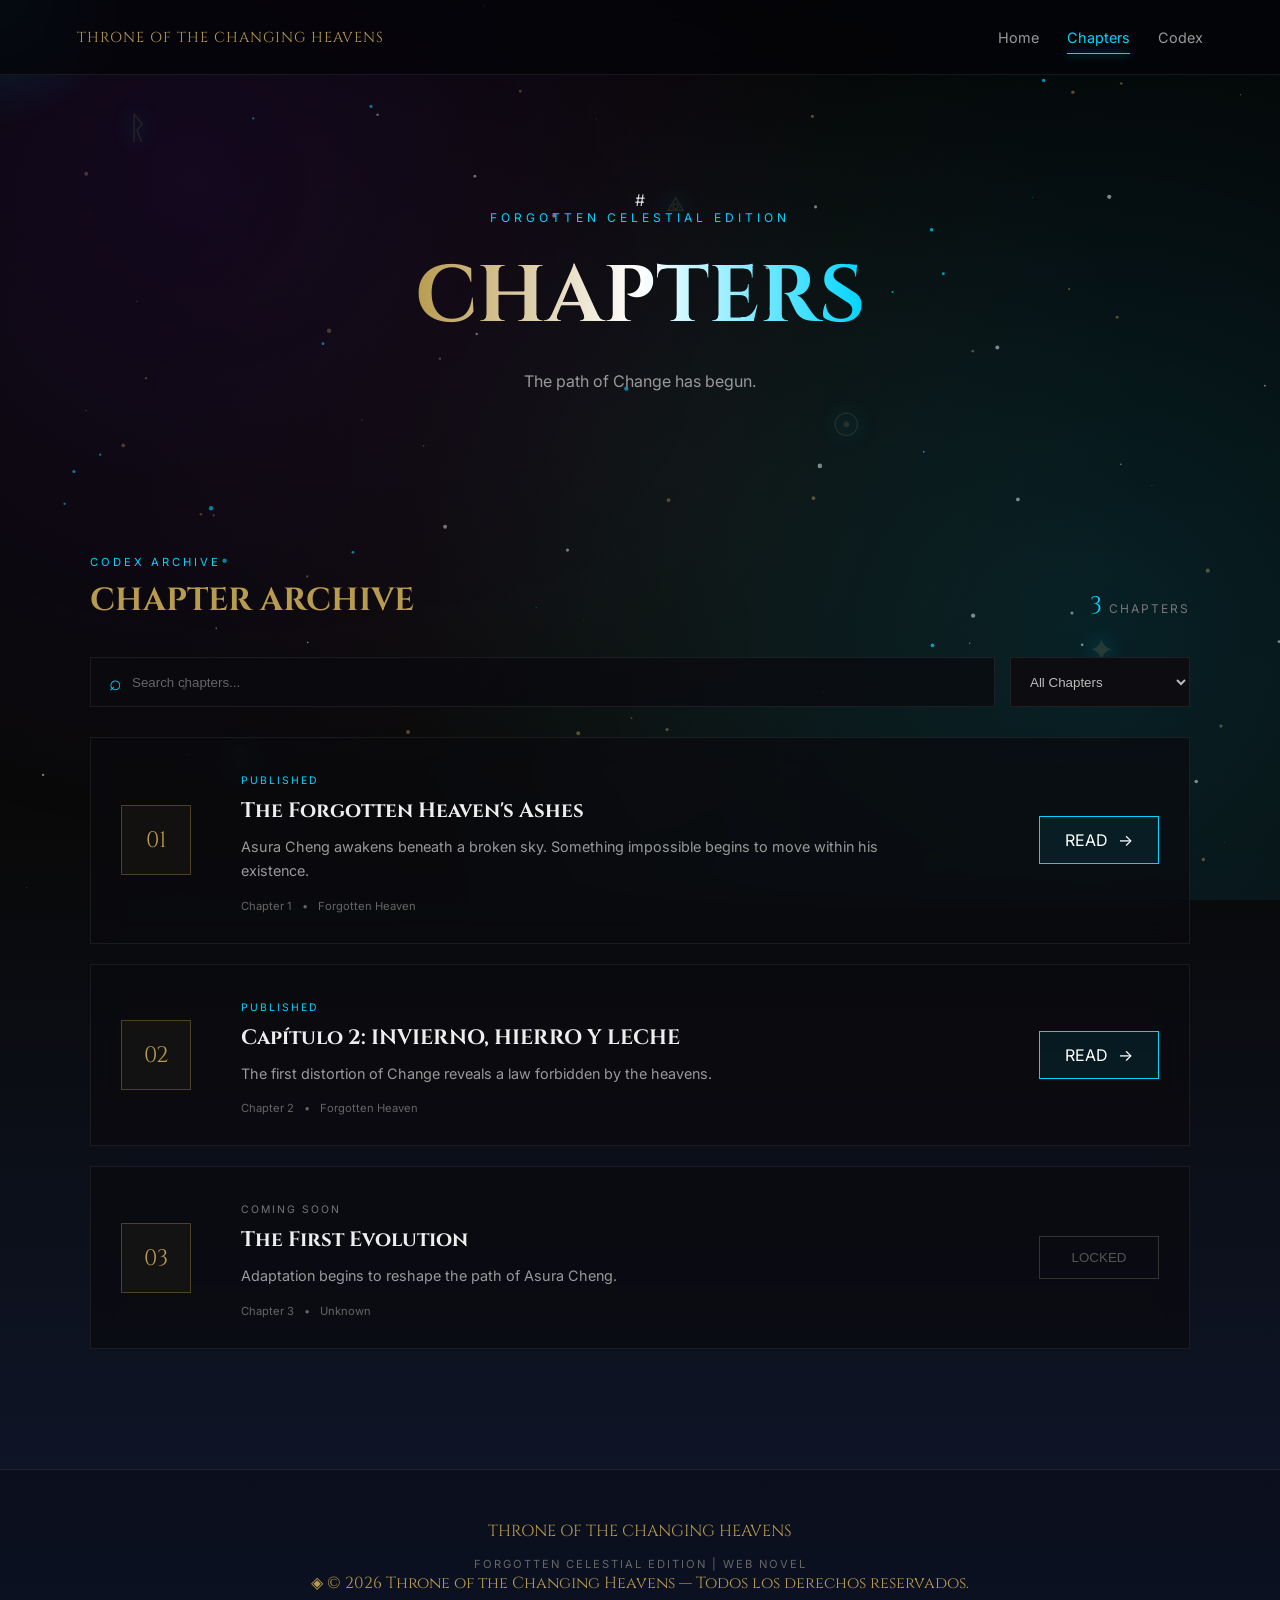
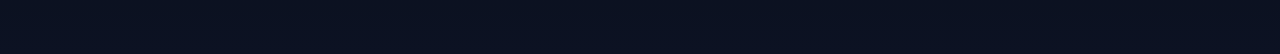
==== capitulos/index.html @ 35c26e2e "Update index.html" ====
<!DOCTYPE html>
<html lang="es">
<head>
  <meta charset="UTF-8">

  <meta
    name="viewport"
    content="width=device-width, initial-scale=1.0"
  >

  <meta
    name="description"
    content="Capítulos de Throne of the Changing Heavens"
  >

  <title>
    CHAPTERS | THRONE OF THE CHANGING HEAVENS
  </title>

  <link
    rel="preconnect"
    href="https://fonts.googleapis.com"
  >

  <link
    rel="preconnect"
    href="https://fonts.gstatic.com"
    crossorigin
  >

  <link
    href="https://fonts.googleapis.com/css2?family=Cinzel:wght@400;600;700&family=Inter:wght@300;400;500;600&display=swap"
    rel="stylesheet"
  >

  <link rel="stylesheet" href="../css/indexcap.css">
</head>

<body>

  <!-- ==========================================
       BACKGROUND
  =========================================== -->

  <canvas id="cosmos"></canvas>

  <div class="nebula-layer"></div>

  <div class="rune-field" aria-hidden="true">

    <span class="rune r1">ᚱ</span>
    <span class="rune r2">✦</span>
    <span class="rune r3">☉</span>
    <span class="rune r4">∆</span>
    <span class="rune r5">⟁</span>

  </div>

  <div id="mouseGlow"></div>


  <!-- ==========================================
       NAVBAR
  =========================================== -->

  <header class="topbar">

    <a href="index.html" class="logo">
      THRONE OF THE CHANGING HEAVENS
    </a>

    <nav class="main-nav">

      <a href="../index.html">
        Home
      </a>

      <a href="#" class="active">
        Chapters
      </a>

      <a href="#codex">
        Codex
      </a>

    </nav>

  </header>


  <!-- ==========================================
       HERO
  =========================================== -->

  <section class="chapters-hero">

    <div class="chapter-symbol">
        <span>#</span>
      </div>
    <span class="eyebrow">
      FORGOTTEN CELESTIAL EDITION
    </span>

    <h1>
      CHAPTERS
    </h1>

    <p>
      The path of Change has begun.
    </p>

  </section>


  <!-- ==========================================
       CHAPTER DATABASE
  =========================================== -->

  <main class="chapters-container">

    <div class="chapter-heading">

      <div>

        <span class="section-label">
          CODEX ARCHIVE
        </span>

        <h2>
          CHAPTER ARCHIVE
        </h2>

      </div>

      <div class="chapter-count">

        <span id="chapterCount">
          0
        </span>

        CHAPTERS

      </div>

    </div>


    <!-- ========================================
         SEARCH + FILTER
    ========================================= -->

    <section class="chapter-tools">

      <div class="search-box">

        <span>⌕</span>

        <input
          type="search"
          id="chapterSearch"
          placeholder="Search chapters..."
          autocomplete="off"
        >

      </div>


      <select id="statusFilter">

        <option value="all">
          All Chapters
        </option>

        <option value="published">
          Published
        </option>

        <option value="coming">
          Coming Soon
        </option>

      </select>

    </section>


    <!-- ========================================
         CHAPTER LIST
    ========================================= -->

    <section
      id="chapterList"
      class="chapter-list"
      aria-live="polite"
    >


      <!-- CHAPTER 1 -->

      <article
        class="chapter-card reveal"
        data-title="The Forgotten Heaven's Ashes"
        data-status="published"
      >

        <div class="chapter-number">

          <span>
            01
          </span>

        </div>


        <div class="chapter-info">

          <span class="chapter-status published">
            PUBLISHED
          </span>

          <h3>
            The Forgotten Heaven's Ashes
          </h3>

          <p>
            Asura Cheng awakens beneath a broken sky.
            Something impossible begins to move within
            his existence.
          </p>

          <div class="chapter-meta">

            <span>
              Chapter 1
            </span>

            <span>
              •
            </span>

            <span>
              Forgotten Heaven
            </span>

          </div>

        </div>


        <div class="chapter-action">

          <a
            href="capitulo1.html"
            class="read-button"
          >
            READ
            <span>→</span>
          </a>

        </div>

      </article>


      <!-- CHAPTER 2 -->

      <article
        class="chapter-card reveal"
        data-title="The Law That Should Not Exist"
        data-status="coming"
      >

        <div class="chapter-number">

          <span>
            02
          </span>

        </div>


        <div class="chapter-info">

          <span class="chapter-status published">
            PUBLISHED
          </span>

          <h3>
            Capítulo 2: INVIERNO, HIERRO Y LECHE
          </h3>

          <p>
            The first distortion of Change reveals a
            law forbidden by the heavens.
          </p>

          <div class="chapter-meta">

            <span>
              Chapter 2
            </span>

            <span>
              •
            </span>

            <span>
              Forgotten Heaven
            </span>

          </div>

        </div>


        <div class="chapter-action">

          <a
            href="capitulo2.html"
            class="read-button"
          >
            READ
            <span>→</span>
          </a>

        </div>

      </article>


      <!-- CHAPTER 3 -->

      <article
        class="chapter-card reveal"
        data-title="The First Evolution"
        data-status="coming"
      >

        <div class="chapter-number">

          <span>
            03
          </span>

        </div>


        <div class="chapter-info">

          <span class="chapter-status coming">
            COMING SOON
          </span>

          <h3>
            The First Evolution
          </h3>

          <p>
            Adaptation begins to reshape the path of
            Asura Cheng.
          </p>

          <div class="chapter-meta">

            <span>
              Chapter 3
            </span>

            <span>
              •
            </span>

            <span>
              Unknown
            </span>

          </div>

        </div>


        <div class="chapter-action">

          <button
            class="read-button disabled"
            type="button"
            disabled
          >
            LOCKED
          </button>

        </div>

      </article>


      <!-- EMPTY STATE -->

      <div
        id="emptyState"
        class="empty-state"
        hidden
      >

        <div class="empty-symbol">
          ∅
        </div>

        <h3>
          No chapters found
        </h3>

        <p>
          The celestial archive contains no matching
          chapter.
        </p>

      </div>

    </section>

  </main>


  <!-- ==========================================
       FOOTER
  =========================================== -->

  <footer>

    <p>
      THRONE OF THE CHANGING HEAVENS
    </p>

    <span>
      FORGOTTEN CELESTIAL EDITION | WEB NOVEL
    </span>
    <p>◈ © 2026 Throne of the Changing Heavens — Todos los derechos reservados.</p>
  </footer>


  <script src="../js/indexcap.js" defer></script>

</body>
</html>
---- css/indexcap.css ----
/* ==========================================
   THRONE OF THE CHANGING HEAVENS
   CHAPTER ARCHIVE
========================================== */

:root {

  --void: #050505;
  --obsidian: #090909;
  --purple: #2a0e45;
  --gold: #b89b4f;
  --cyan: #00d5ff;
  --silver: #dadada;

  --mx: 50%;
  --my: 50%;

}


/* ==========================================
   RESET
========================================== */

* {

  margin: 0;
  padding: 0;

  box-sizing: border-box;

}


html {

  scroll-behavior: smooth;

  scrollbar-width: thin;

  scrollbar-color:
    var(--cyan)
    var(--void);

}


body {

  min-height: 100vh;

  background:

    linear-gradient(
      180deg,
      #050505,
      #090909,
      #10182f
    );

  color: var(--silver);

  font-family:
    Inter,
    sans-serif;

  overflow-x: hidden;

}


/* ==========================================
   SCROLLBAR
========================================== */

::-webkit-scrollbar {

  width: 9px;

}


::-webkit-scrollbar-track {

  background:
    var(--void);

}


::-webkit-scrollbar-thumb {

  background:

    linear-gradient(
      var(--cyan),
      var(--purple)
    );

  border-radius: 20px;

}


/* ==========================================
   COSMIC BACKGROUND
========================================== */

#cosmos {

  position: fixed;

  inset: 0;

  width: 100%;
  height: 100%;

  z-index: -4;

}


.nebula-layer {

  position: fixed;

  inset: 0;

  z-index: -3;

  pointer-events: none;

  background:

    radial-gradient(
      circle at 15% 20%,
      rgba(42,14,69,.40),
      transparent 50%
    ),

    radial-gradient(
      circle at 85% 70%,
      rgba(0,213,255,.12),
      transparent 55%
    ),

    radial-gradient(
      circle at center,
      rgba(184,155,79,.05),
      transparent 65%
    );

  animation:
    nebulaMove
    20s
    ease-in-out
    infinite;

}


@keyframes nebulaMove {

  50% {

    transform:
      scale(1.08)
      translateY(-20px);

  }

}


/* ==========================================
   RUNES
========================================== */

.rune-field {

  position: fixed;

  inset: 0;

  overflow: hidden;

  pointer-events: none;

  z-index: -2;

}


.rune {

  position: absolute;

  color:
    rgba(184,155,79,.16);

  font-size: 2rem;

  text-shadow:
    0 0 20px
    rgba(0,213,255,.35);

  animation:
    runeFloat
    linear
    infinite;

}


.r1 {

  top: 12%;
  left: 10%;

  animation-duration: 20s;

}


.r2 {

  top: 70%;
  left: 85%;

  animation-duration: 16s;

}


.r3 {

  top: 45%;
  left: 65%;

  animation-duration: 23s;

}


.r4 {

  top: 82%;
  left: 18%;

  animation-duration: 18s;

}


.r5 {

  top: 20%;
  left: 52%;

  animation-duration: 27s;

}


@keyframes runeFloat {

  50% {

    transform:
      translateY(-30px)
      translateX(12px)
      rotate(15deg);

    opacity: .8;

  }

}


/* ==========================================
   MOUSE GLOW
========================================== */

#mouseGlow {

  position: fixed;

  width: 260px;
  height: 260px;

  border-radius: 50%;

  pointer-events: none;

  transform:
    translate(-50%, -50%);

  background:

    radial-gradient(
      circle,
      rgba(0,213,255,.14),
      transparent 70%
    );

  z-index: -1;

}


/* ==========================================
   TOP BAR
========================================== */

.topbar {

  position: sticky;

  top: 0;

  z-index: 1000;

  height: 75px;

  padding:
    0 6%;

  display: flex;

  align-items: center;

  justify-content: space-between;

  gap: 30px;

  background:
    rgba(5,5,8,.78);

  backdrop-filter:
    blur(15px);

  border-bottom:
    1px solid
    rgba(255,255,255,.08);

}


.logo {

  color:
    var(--gold);

  text-decoration: none;

  font-family:
    Cinzel,
    serif;

  font-size:
    .9rem;

  letter-spacing:
    1px;

}


.main-nav {

  display: flex;

  gap: 28px;

}


.main-nav a {

  position: relative;

  color:
    #999;

  text-decoration: none;

  font-size:
    .9rem;

  transition:
    .3s;

}


.main-nav a:hover,
.main-nav a.active {

  color:
    var(--cyan);

}


.main-nav a.active::after {

  content: "";

  position: absolute;

  left: 0;
  right: 0;

  bottom: -8px;

  height: 1px;

  background:
    var(--cyan);

  box-shadow:
    0 0 10px
    var(--cyan);

}


/* ==========================================
   HERO
========================================== */

.chapters-hero {

  min-height:
    430px;

  padding:
    80px 30px;

  display: flex;

  flex-direction: column;

  justify-content: center;

  align-items: center;

  text-align: center;

}


.hero-sigil {

  width: 110px;
  height: 110px;

  border:
    1px solid
    var(--gold);

  border-radius: 50%;

  margin-bottom:
    35px;

  box-shadow:

    0 0 25px
    var(--cyan),

    inset 0 0 25px
    var(--purple);

  animation:
    heroFloat
    5s
    ease-in-out
    infinite;

}


@keyframes heroFloat {

  50% {

    transform:
      translateY(-12px);

  }

}


.eyebrow {

  color:
    var(--cyan);

  font-size:
    .75rem;

  letter-spacing:
    4px;

  margin-bottom:
    18px;

}


.chapters-hero h1 {

  font-family:
    Cinzel,
    serif;

  font-size:
    clamp(
      2.5rem,
      8vw,
      5rem
    );

  background:

    linear-gradient(
      90deg,
      var(--gold),
      white,
      var(--cyan)
    );

  -webkit-background-clip:
    text;

  background-clip:
    text;

  color:
    transparent;

}


.chapters-hero p {

  margin-top:
    20px;

  color:
    #999;

}


/* ==========================================
   MAIN
========================================== */

.chapters-container {

  width:
    min(
      1100px,
      calc(100% - 40px)
    );

  margin:
    0 auto;

  padding:
    50px 0 120px;

}


/* ==========================================
   HEADING
========================================== */

.chapter-heading {

  display: flex;

  justify-content:
    space-between;

  align-items:
    flex-end;

  gap: 30px;

  margin-bottom:
    35px;

}


.section-label {

  display: block;

  color:
    var(--cyan);

  font-size:
    .7rem;

  letter-spacing:
    3px;

  margin-bottom:
    10px;

}


.chapter-heading h2 {

  font-family:
    Cinzel,
    serif;

  color:
    var(--gold);

  font-size:
    2rem;

}


.chapter-count {

  color:
    #777;

  font-size:
    .75rem;

  letter-spacing:
    2px;

}


#chapterCount {

  color:
    var(--cyan);

  font-size:
    1.5rem;

  font-family:
    Cinzel,
    serif;

}


/* ==========================================
   SEARCH
========================================== */

.chapter-tools {

  display: flex;

  gap: 15px;

  margin-bottom:
    30px;

}


.search-box {

  flex: 1;

  display: flex;

  align-items: center;

  gap: 10px;

  padding:
    0 18px;

  height:
    50px;

  background:
    rgba(10,10,15,.75);

  border:
    1px solid
    rgba(255,255,255,.08);

}


.search-box span {

  color:
    var(--cyan);

  font-size:
    1.3rem;

}


.search-box input {

  width:
    100%;

  height:
    100%;

  border:
    0;

  outline:
    0;

  background:
    transparent;

  color:
    white;

}


.search-box input::placeholder {

  color:
    #666;

}


#statusFilter {

  min-width:
    180px;

  padding:
    0 15px;

  background:
    #0c0c11;

  color:
    #bbb;

  border:
    1px solid
    rgba(255,255,255,.08);

  outline:
    none;

}


/* ==========================================
   CHAPTER LIST
========================================== */

.chapter-list {

  display:
    grid;

  gap:
    20px;

}


.chapter-card {

  display:
    grid;

  grid-template-columns:
    90px
    1fr
    auto;

  align-items:
    center;

  gap:
    30px;

  padding:
    30px;

  background:
    rgba(10,10,15,.72);

  backdrop-filter:
    blur(14px);

  border:
    1px solid
    rgba(255,255,255,.07);

  transition:
    .35s;

}


.chapter-card:hover {

  transform:
    translateY(-5px);

  border-color:
    rgba(0,213,255,.45);

  box-shadow:
    0 20px 60px
    rgba(0,213,255,.08);

}


/* ==========================================
   NUMBER
========================================== */

.chapter-number {

  width:
    70px;

  height:
    70px;

  display:
    flex;

  align-items:
    center;

  justify-content:
    center;

  border:
    1px solid
    rgba(184,155,79,.35);

  background:
    rgba(184,155,79,.05);

}


.chapter-number span {

  font-family:
    Cinzel,
    serif;

  font-size:
    1.4rem;

  color:
    var(--gold);

}


/* ==========================================
   INFO
========================================== */

.chapter-status {

  display:
    inline-block;

  margin-bottom:
    10px;

  font-size:
    .65rem;

  letter-spacing:
    2px;

}


.chapter-status.published {

  color:
    var(--cyan);

}


.chapter-status.coming {

  color:
    #777;

}


.chapter-info h3 {

  font-family:
    Cinzel,
    serif;

  color:
    #eee;

  font-size:
    1.3rem;

  margin-bottom:
    10px;

}


.chapter-info p {

  max-width:
    650px;

  color:
    #999;

  line-height:
    1.7;

  font-size:
    .9rem;

}


.chapter-meta {

  display:
    flex;

  gap:
    10px;

  margin-top:
    15px;

  color:
    #666;

  font-size:
    .7rem;

}


/* ==========================================
   BUTTON
========================================== */

.read-button {

  display:
    inline-flex;

  align-items:
    center;

  justify-content:
    center;

  gap:
    10px;

  min-width:
    120px;

  padding:
    13px 20px;

  color:
    white;

  text-decoration:
    none;

  border:
    1px solid
    var(--cyan);

  background:
    rgba(0,213,255,.08);

  cursor:
    pointer;

  transition:
    .3s;

}


.read-button:hover {

  background:
    var(--cyan);

  color:
    #050505;

  box-shadow:
    0 0 25px
    rgba(0,213,255,.35);

}


.read-button.disabled {

  border-color:
    #333;

  color:
    #555;

  background:
    transparent;

  cursor:
    not-allowed;

  box-shadow:
    none;

}


/* ==========================================
   EMPTY
========================================== */

.empty-state {

  text-align:
    center;

  padding:
    80px 20px;

  border:
    1px solid
    rgba(255,255,255,.06);

}


.empty-symbol {

  color:
    var(--gold);

  font-size:
    3rem;

  margin-bottom:
    15px;

}


.empty-state h3 {

  font-family:
    Cinzel,
    serif;

  margin-bottom:
    10px;

}


.empty-state p {

  color:
    #777;

}


/* ==========================================
   FOOTER
========================================== */

footer {

  padding:
    50px 20px;

  text-align:
    center;

  border-top:
    1px solid
    rgba(255,255,255,.08);

  background:
    rgba(0,0,0,.25);

}


footer p {

  font-family:
    Cinzel,
    serif;

  color:
    var(--gold);

  margin-bottom:
    10px;

}


footer span {

  color:
    #666;

  font-size:
    .7rem;

  letter-spacing:
    2px;

}


/* ==========================================
   REVEAL
========================================== */

.reveal {

  opacity:
    0;

  transform:
    translateY(25px);

  transition:
    opacity .7s ease,
    transform .7s ease;

}


.reveal.active {

  opacity:
    1;

  transform:
    none;

}


/* ==========================================
   RESPONSIVE
========================================== */

@media (max-width: 800px) {

  .topbar {

    height:
      auto;

    padding:
      20px;

    flex-direction:
      column;

  }


  .main-nav {

    gap:
      18px;

  }


  .chapter-heading {

    align-items:
      flex-start;

    flex-direction:
      column;

  }


  .chapter-card {

    grid-template-columns:
      65px
      1fr;

  }


  .chapter-action {

    grid-column:
      2;

  }


  .read-button {

    width:
      100%;

  }

}


@media (max-width: 550px) {

  .chapters-container {

    width:
      calc(100% - 24px);

  }


  .chapters-hero {

    min-height:
      350px;

  }


  .chapters-hero h1 {

    font-size:
      2.3rem;

  }


  .chapter-tools {

    flex-direction:
      column;

  }


  #statusFilter {

    height:
      50px;

  }


  .chapter-card {

    grid-template-columns:
      1fr;

    gap:
      20px;

  }


  .chapter-number {

    width:
      60px;

    height:
      60px;

  }


  .chapter-action {

    grid-column:
      auto;

  }

}


/* ==========================================
   REDUCED MOTION
========================================== */

@media (prefers-reduced-motion: reduce) {

  *,
  *::before,
  *::after {

    animation-duration:
      .01ms !important;

    animation-iteration-count:
      1 !important;

    transition-duration:
      .01ms !important;

  }

}
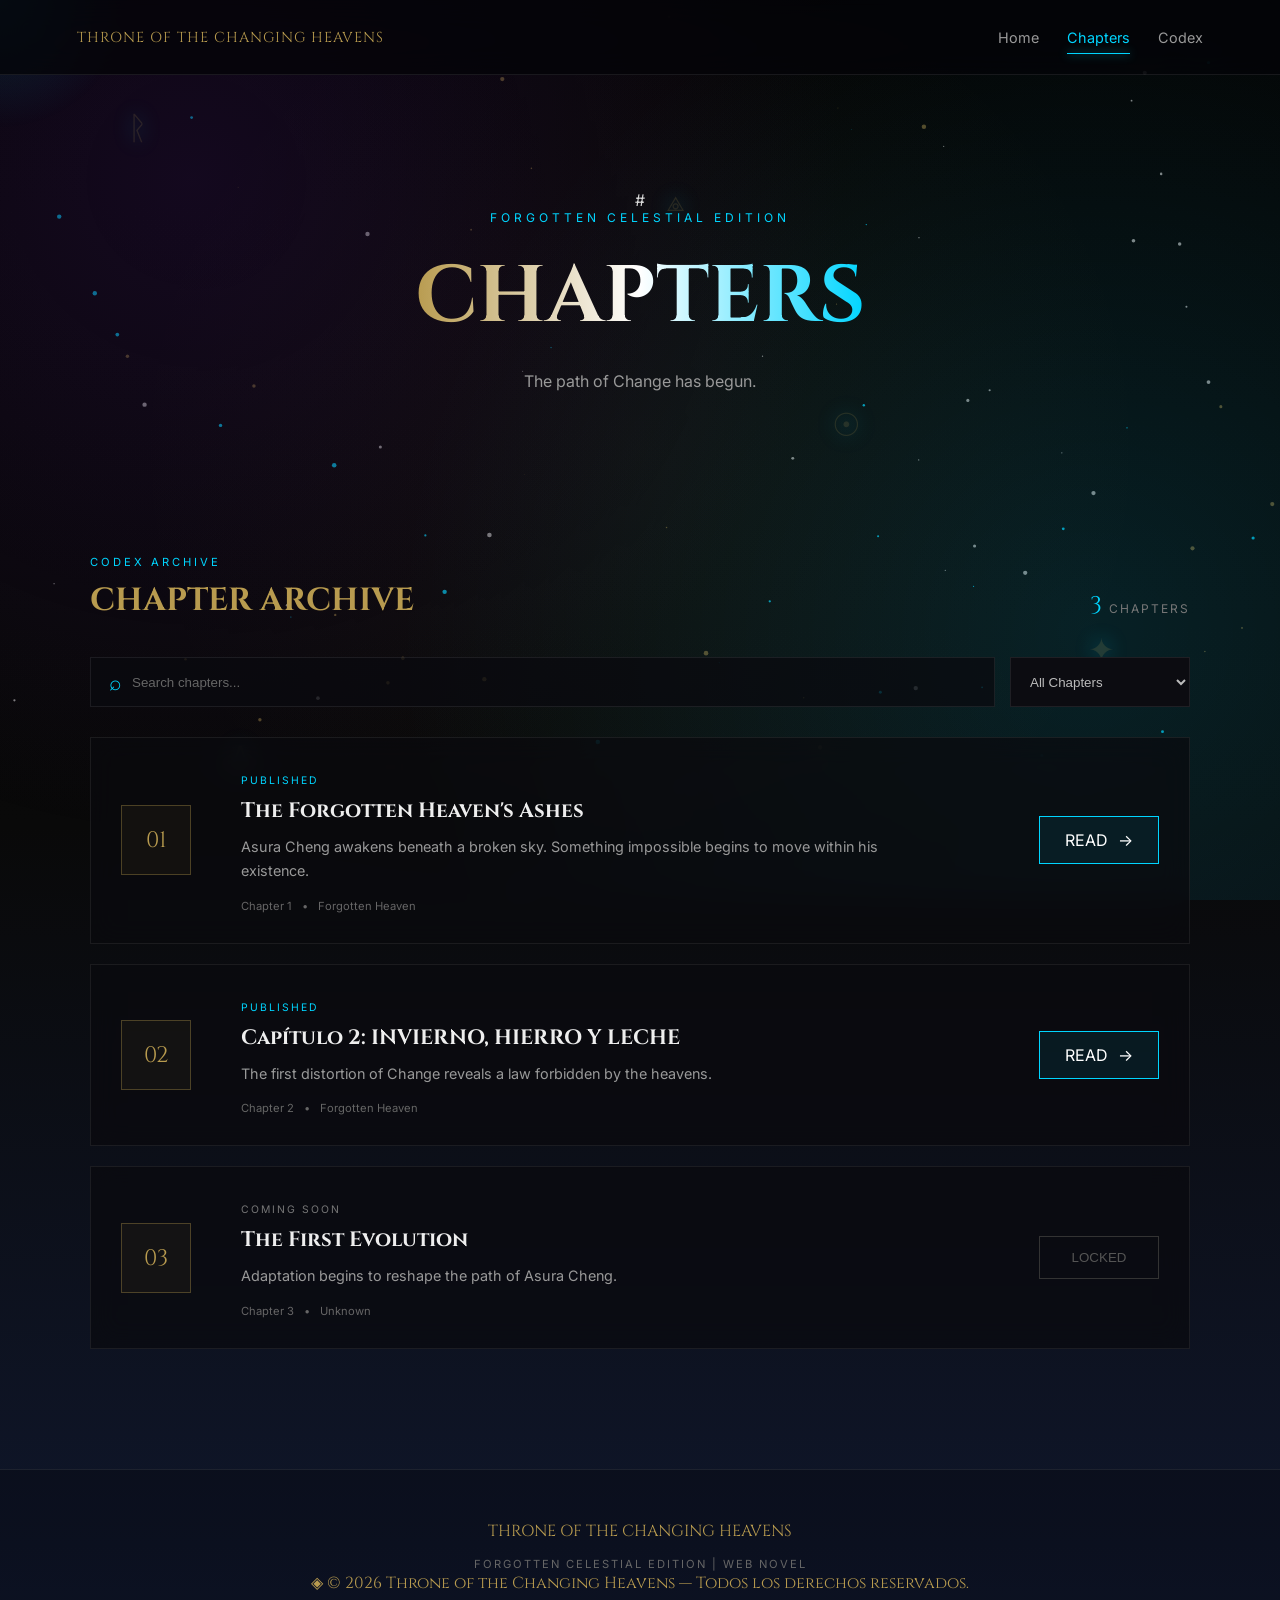
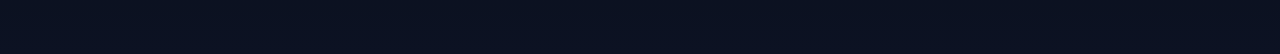
==== commit 1960b129: "Update index.html" ====
--- a/capitulos/index.html
+++ b/capitulos/index.html
@@ -422,19 +422,12 @@
   </main>
 
 
-  <!-- ==========================================
+  <!-- =========================================================
        FOOTER
-  =========================================== -->
-
+  ========================================================== -->
   <footer>
-
-    <p>
-      THRONE OF THE CHANGING HEAVENS
-    </p>
-
-    <span>
-      FORGOTTEN CELESTIAL EDITION | WEB NOVEL
-    </span>
+    <p>THRONE OF THE CHANGING HEAVENS</p>
+    <span>FORGOTTEN CELESTIAL EDITION | WEB NOVEL</span>
     <p>◈ © 2026 Throne of the Changing Heavens — Todos los derechos reservados.</p>
   </footer>
 
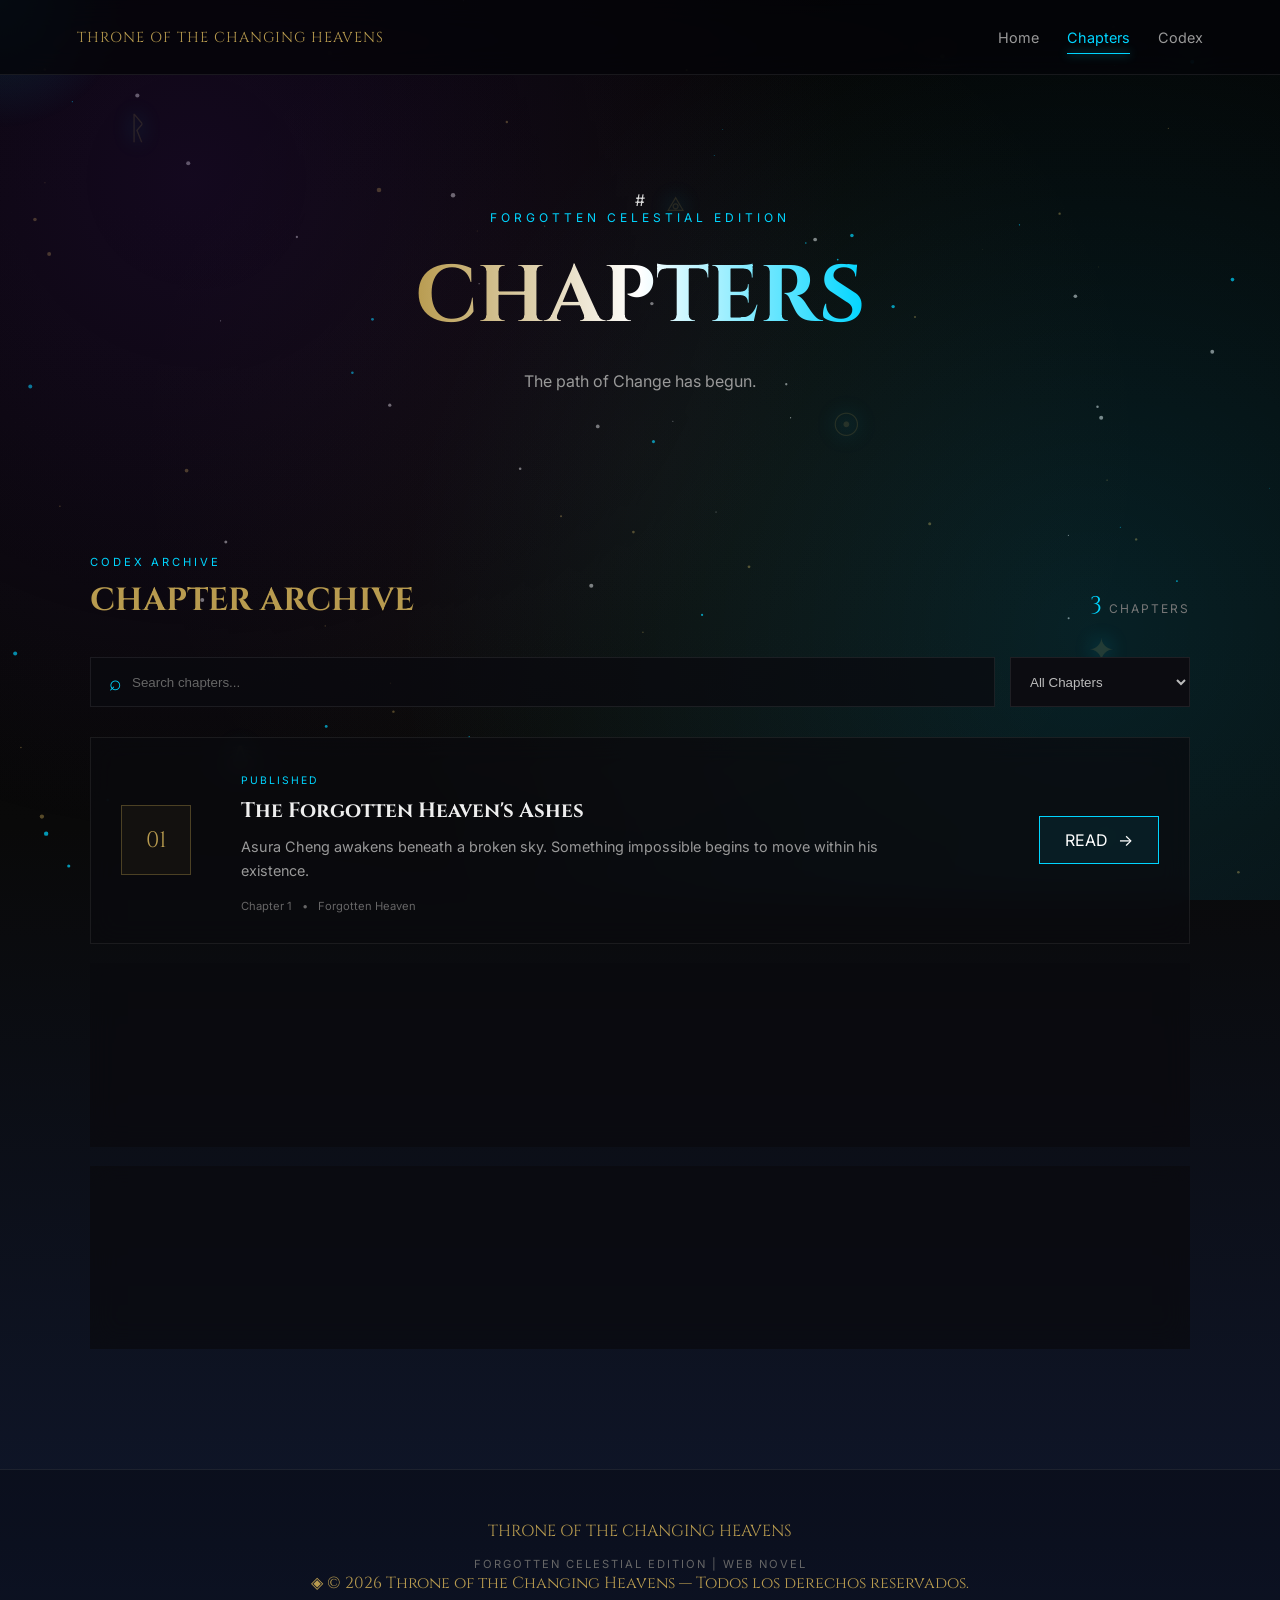
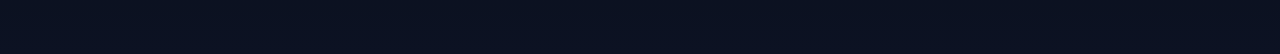
==== commit e510a827: "Update index.html" ====
--- a/capitulos/index.html
+++ b/capitulos/index.html
@@ -250,7 +250,7 @@
         <div class="chapter-action">
 
           <a
-            href="capitulo1.html"
+            href="capitulos.html"
             class="read-button"
           >
             READ
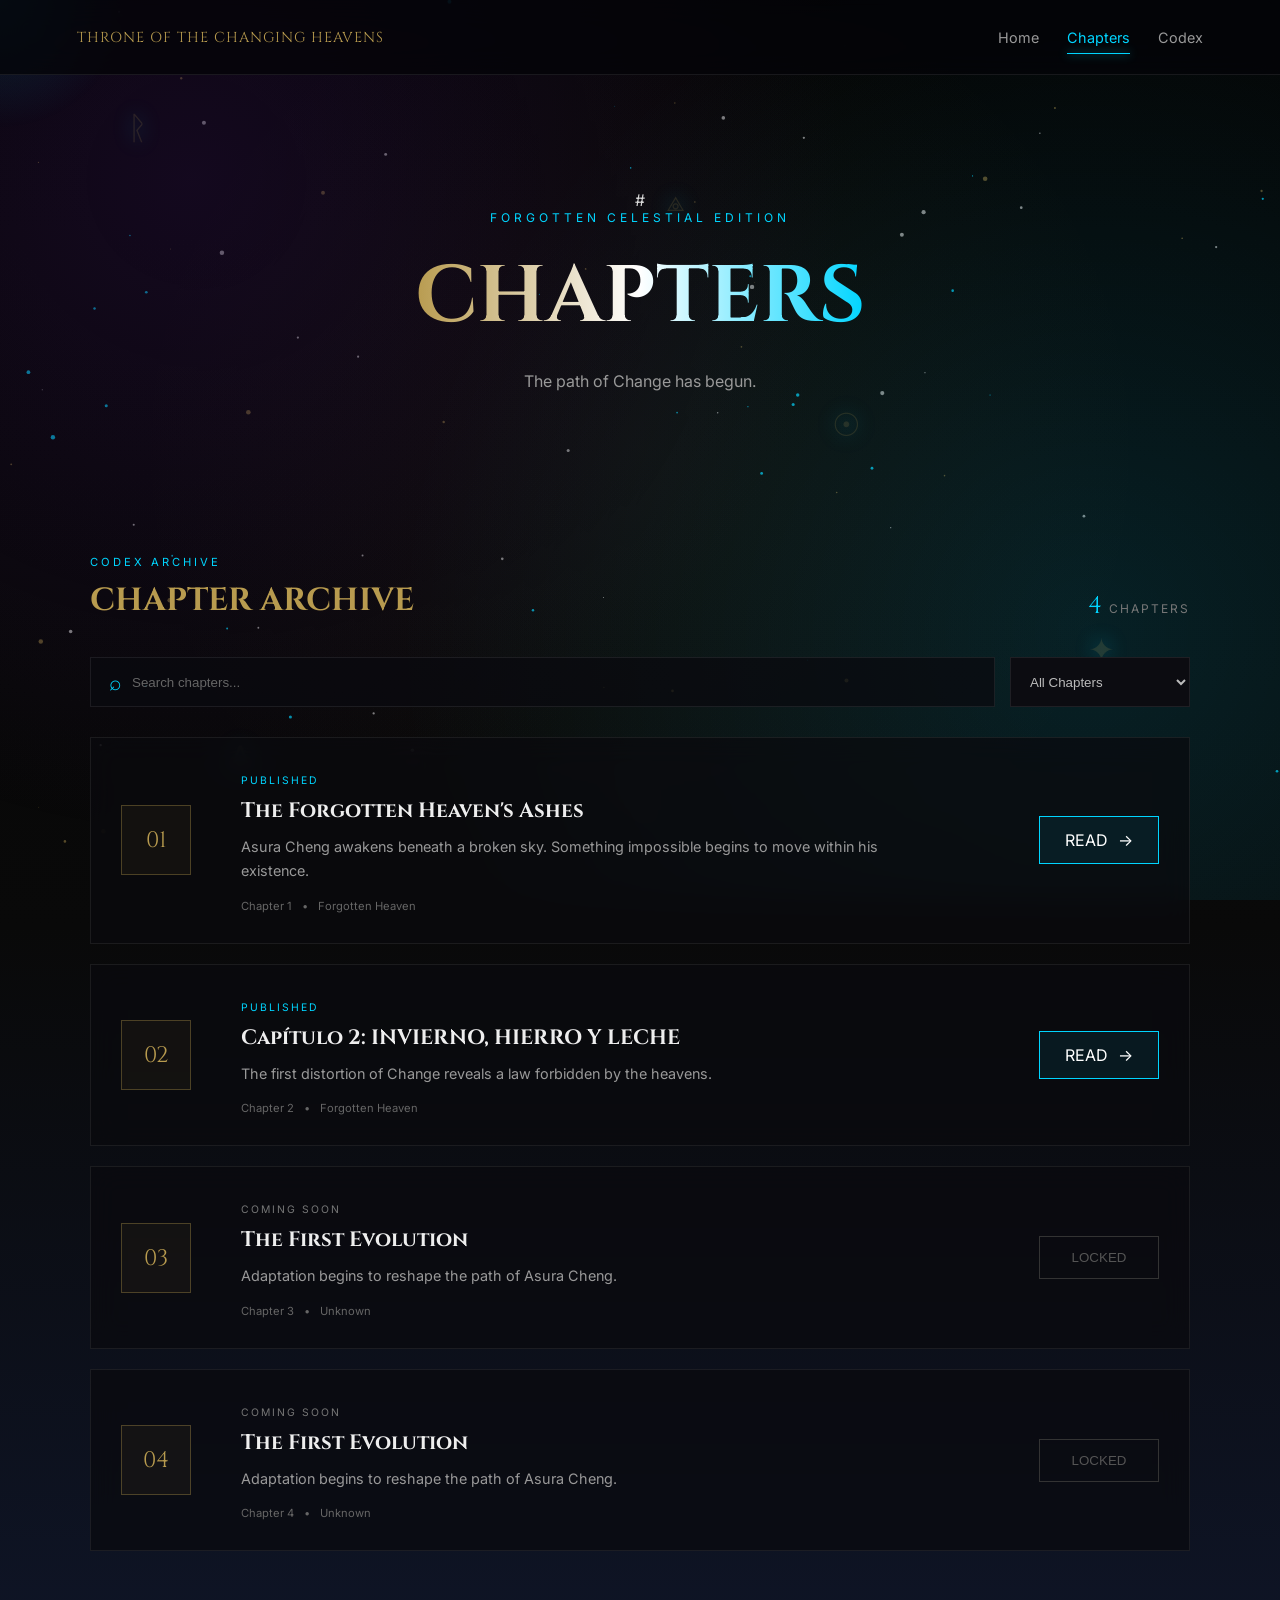
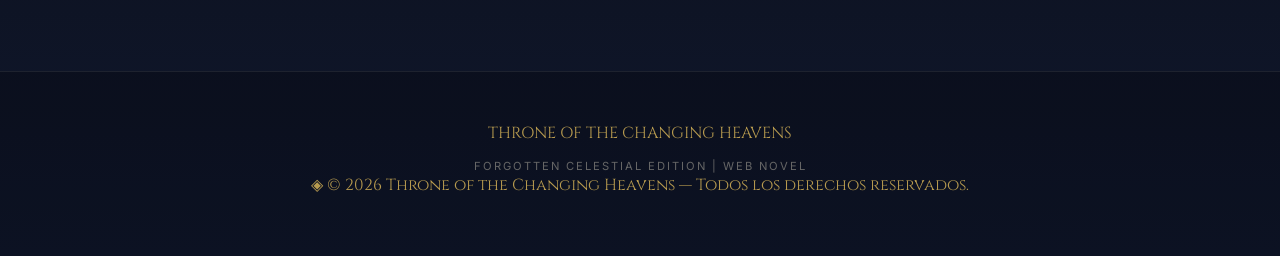
==== commit b3ba9b73: "Update index.html" ====
--- a/capitulos/index.html
+++ b/capitulos/index.html
@@ -393,6 +393,70 @@
 
       </article>
 
+      <!-- CHAPTER 4 -->
+
+      <article
+        class="chapter-card reveal"
+        data-title="The First Evolution"
+        data-status="coming"
+      >
+
+        <div class="chapter-number">
+
+          <span>
+            04
+          </span>
+
+        </div>
+
+
+        <div class="chapter-info">
+
+          <span class="chapter-status coming">
+            COMING SOON
+          </span>
+
+          <h3>
+            The First Evolution
+          </h3>
+
+          <p>
+            Adaptation begins to reshape the path of
+            Asura Cheng.
+          </p>
+
+          <div class="chapter-meta">
+
+            <span>
+              Chapter 4
+            </span>
+
+            <span>
+              •
+            </span>
+
+            <span>
+              Unknown
+            </span>
+
+          </div>
+
+        </div>
+
+
+        <div class="chapter-action">
+
+          <button
+            class="read-button disabled"
+            type="button"
+            disabled
+          >
+            LOCKED
+          </button>
+
+        </div>
+
+      </article>
 
       <!-- EMPTY STATE -->
 
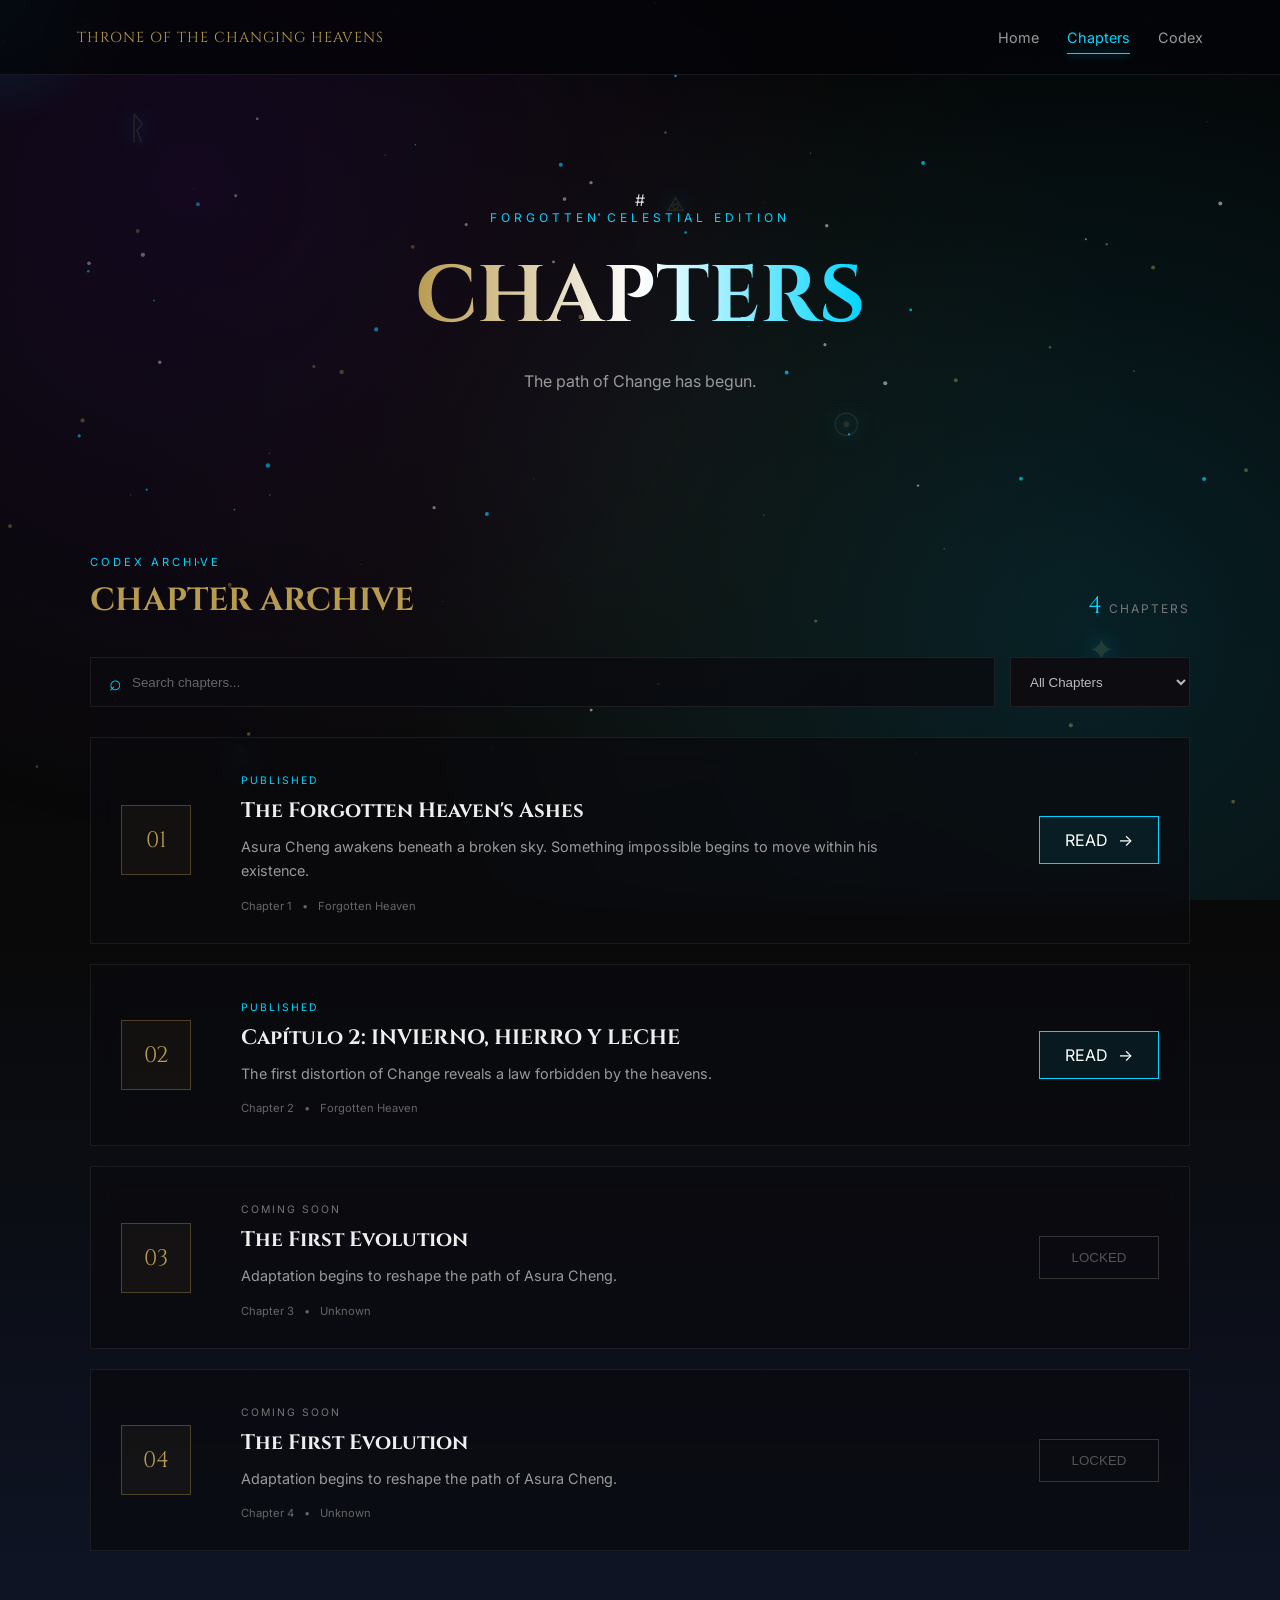
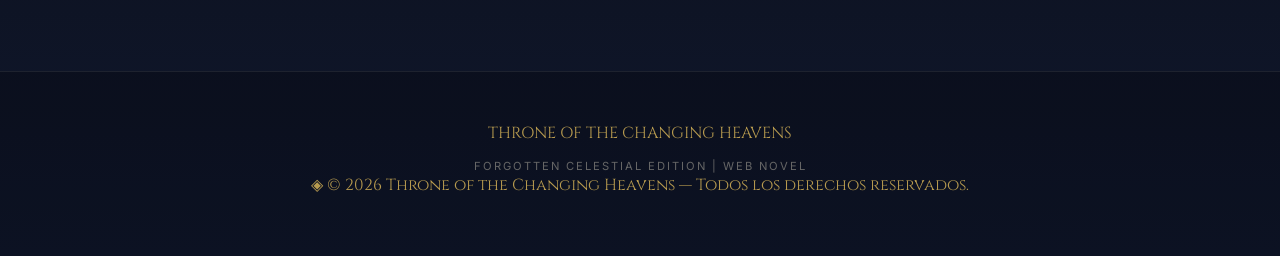
==== commit 1ee9817c: "Update index.html" ====
--- a/capitulos/index.html
+++ b/capitulos/index.html
@@ -457,7 +457,6 @@
         </div>
 
       </article>
-
       <!-- EMPTY STATE -->
 
       <div
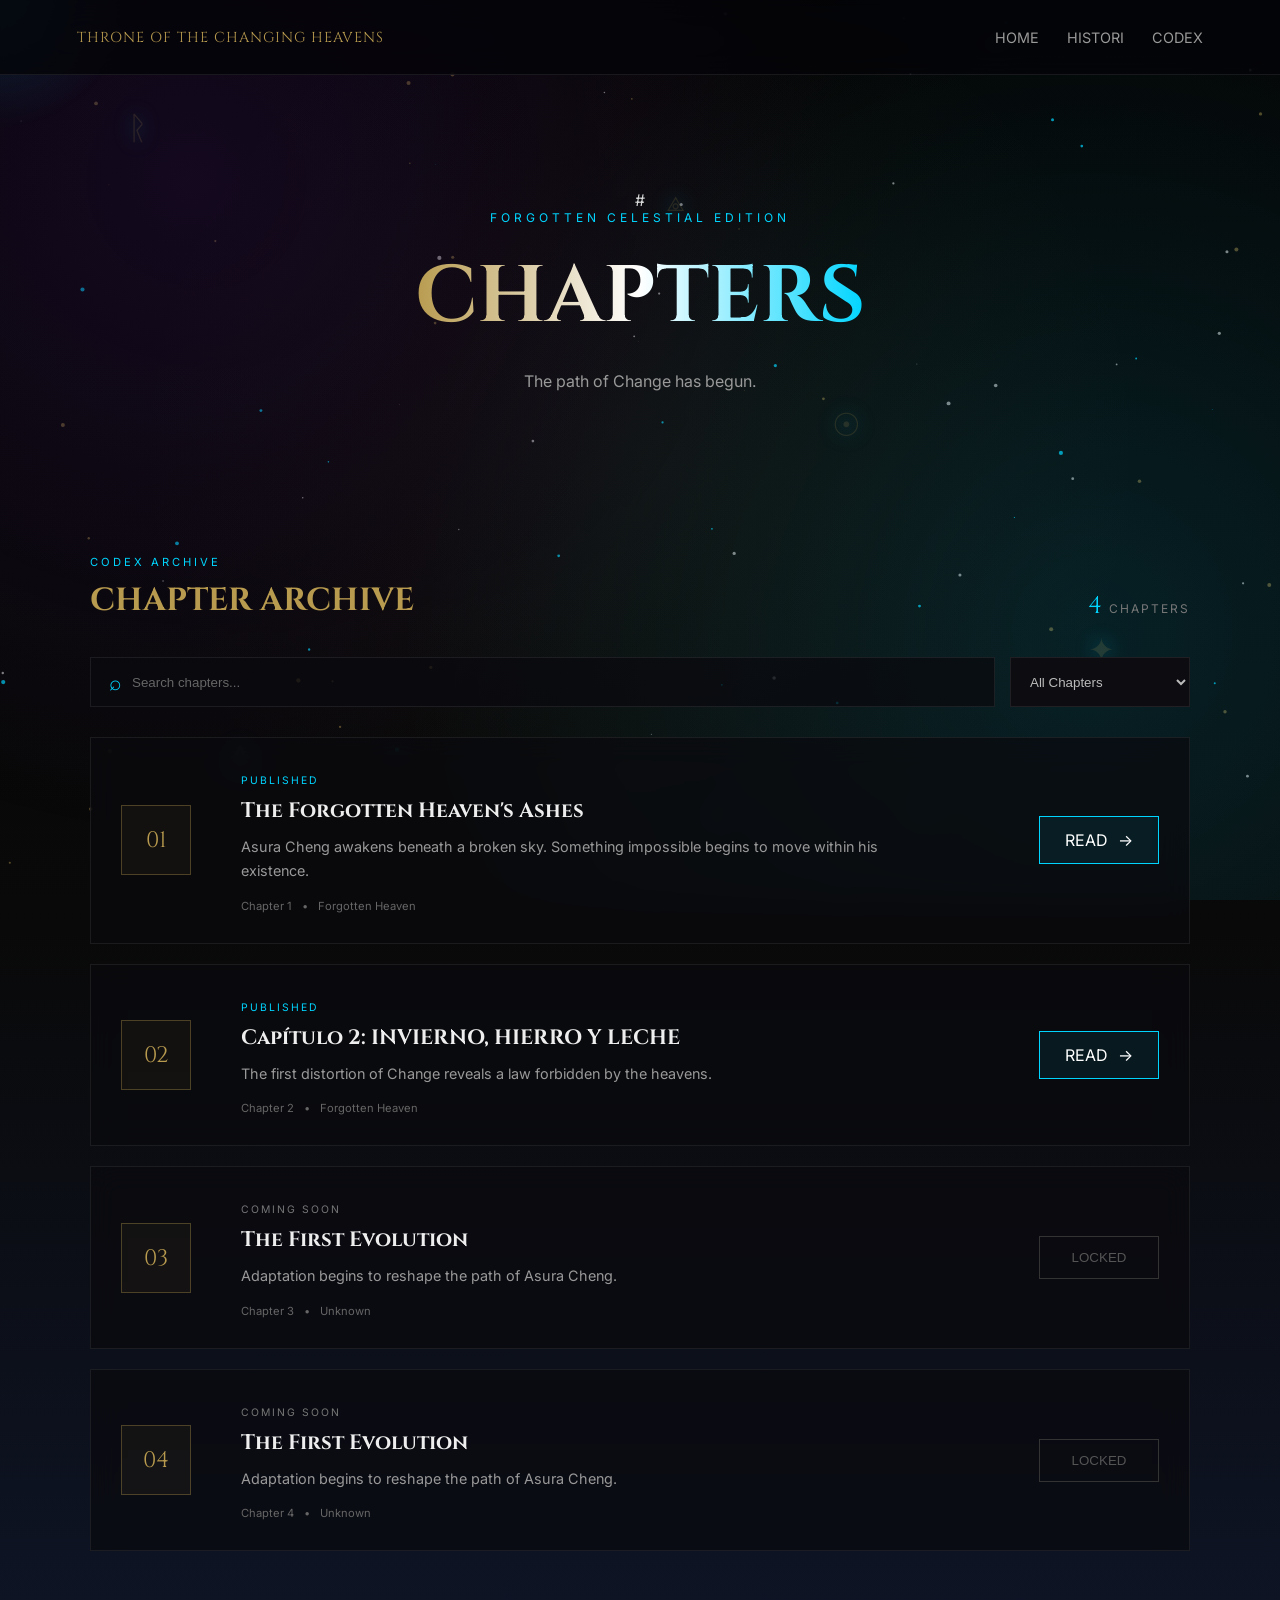
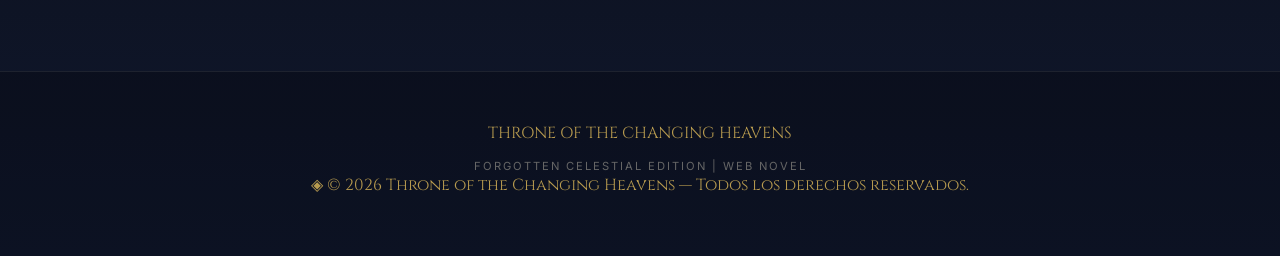
==== commit 6e8e750c: "Update index.html" ====
--- a/capitulos/index.html
+++ b/capitulos/index.html
@@ -70,19 +70,9 @@
     </a>
 
     <nav class="main-nav">
-
-      <a href="../index.html">
-        Home
-      </a>
-
-      <a href="#" class="active">
-        Chapters
-      </a>
-
-      <a href="#codex">
-        Codex
-      </a>
-
+      <a href="../index.html">HOME</a>
+      <a href="histori.html">HISTORI</a>
+      <a href="../index.html#codex">CODEX</a>
     </nav>
 
   </header>
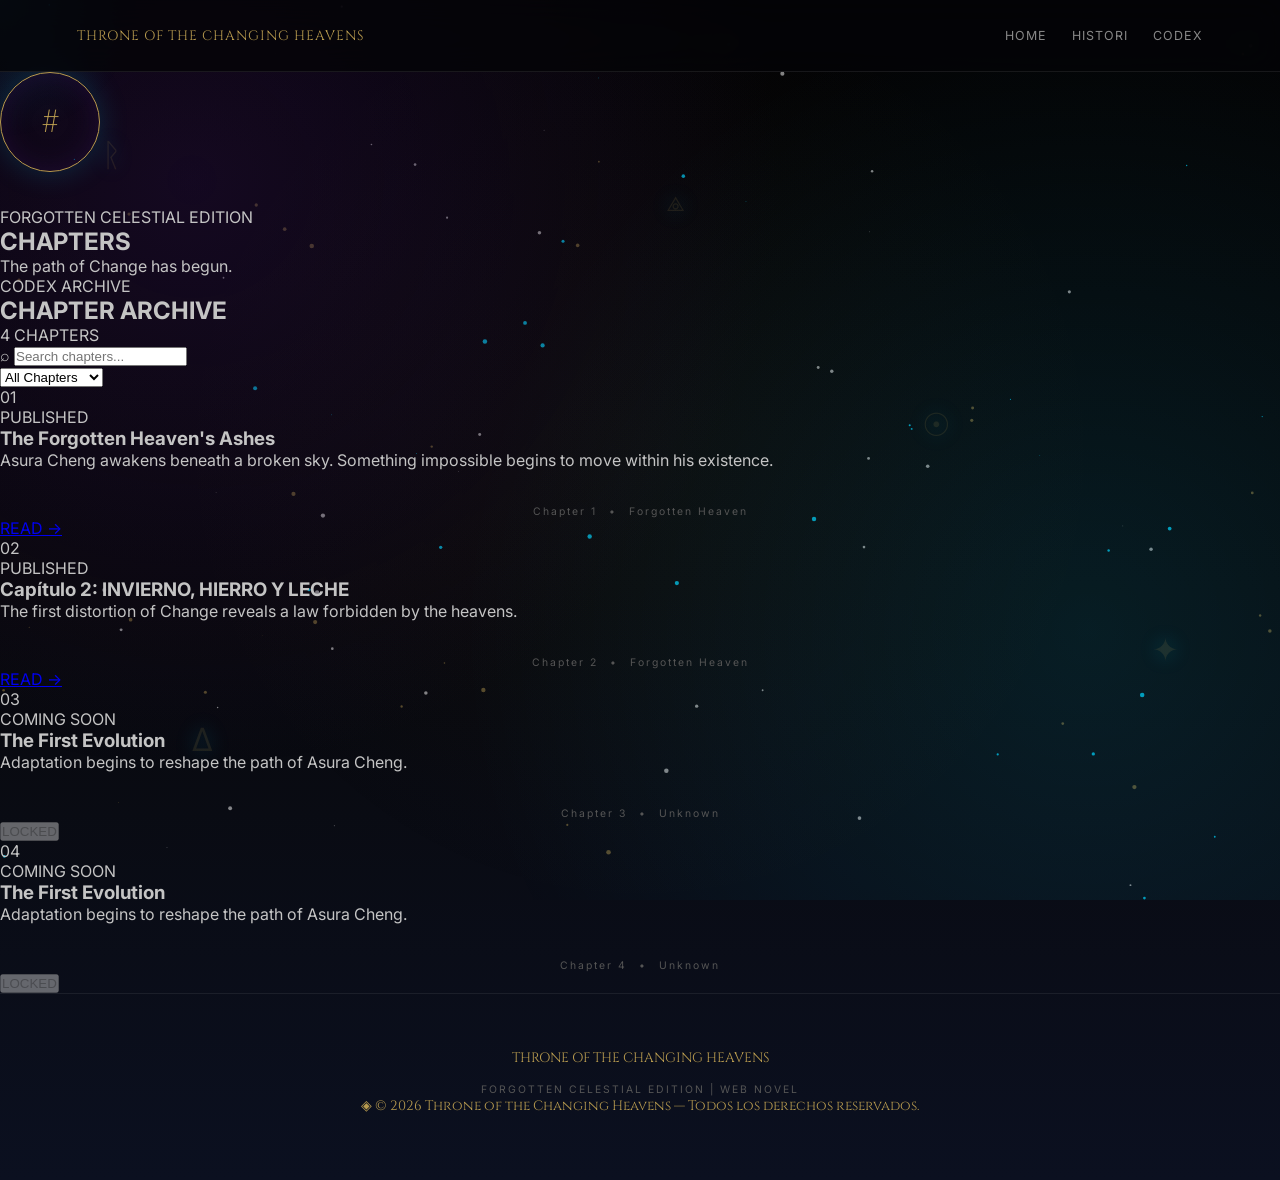
==== commit 30fde5e2: "Update index.html" ====
--- a/capitulos/index.html
+++ b/capitulos/index.html
@@ -33,7 +33,7 @@
     rel="stylesheet"
   >
 
-  <link rel="stylesheet" href="../css/indexcap.css">
+  <link rel="stylesheet" href="../css/capitulo.css">
 </head>
 
 <body>
--- a/css/capitulo.css
+++ b/css/capitulo.css
@@ -0,0 +1,1405 @@
+/* ==========================================
+   THRONE OF THE CHANGING HEAVENS
+   CHAPTER READER
+========================================== */
+
+
+:root {
+
+  --void: #050505;
+
+  --obsidian: #090909;
+
+  --purple: #2a0e45;
+
+  --gold: #b89b4f;
+
+  --cyan: #00d5ff;
+
+  --white: #eeeeee;
+
+  --text: #c4c4c4;
+
+  --muted: #777;
+
+  --border:
+    rgba(255,255,255,.08);
+
+}
+
+
+/* ==========================================
+   RESET
+========================================== */
+
+* {
+
+  margin: 0;
+
+  padding: 0;
+
+  box-sizing: border-box;
+
+}
+
+
+html {
+
+  scroll-behavior: smooth;
+
+  scrollbar-width: thin;
+
+  scrollbar-color:
+    var(--cyan)
+    var(--void);
+
+}
+
+
+body {
+
+  min-height: 100vh;
+
+  background:
+
+    linear-gradient(
+      180deg,
+      #040405,
+      #08080b,
+      #0b1020
+    );
+
+  color:
+    var(--text);
+
+  font-family:
+    Inter,
+    sans-serif;
+
+  overflow-x: hidden;
+
+}
+
+
+/* ==========================================
+   SCROLLBAR
+========================================== */
+
+::-webkit-scrollbar {
+
+  width: 9px;
+
+}
+
+
+::-webkit-scrollbar-track {
+
+  background:
+    var(--void);
+
+}
+
+
+::-webkit-scrollbar-thumb {
+
+  background:
+
+    linear-gradient(
+      var(--cyan),
+      var(--purple)
+    );
+
+}
+
+
+/* ==========================================
+   COSMOS
+========================================== */
+
+#cosmos {
+
+  position: fixed;
+
+  inset: 0;
+
+  width: 100%;
+
+  height: 100%;
+
+  z-index: -5;
+
+}
+
+
+.nebula-layer {
+
+  position: fixed;
+
+  inset: 0;
+
+  z-index: -4;
+
+  pointer-events: none;
+
+  background:
+
+    radial-gradient(
+      circle at 15% 20%,
+      rgba(42,14,69,.42),
+      transparent 45%
+    ),
+
+    radial-gradient(
+      circle at 85% 70%,
+      rgba(0,213,255,.10),
+      transparent 50%
+    ),
+
+    radial-gradient(
+      circle at 50% 50%,
+      rgba(184,155,79,.035),
+      transparent 60%
+    );
+
+}
+
+
+/* ==========================================
+   RUNES
+========================================== */
+
+.rune-field {
+
+  position: fixed;
+
+  inset: 0;
+
+  overflow: hidden;
+
+  pointer-events: none;
+
+  z-index: -2;
+
+}
+
+
+.rune {
+
+  position: absolute;
+
+  color:
+    rgba(184,155,79,.13);
+
+  font-size:
+    2rem;
+
+  text-shadow:
+    0 0 20px
+    rgba(0,213,255,.25);
+
+  animation:
+    runeFloat
+    20s
+    ease-in-out
+    infinite;
+
+}
+
+
+.r1 {
+
+  top: 15%;
+  left: 8%;
+
+}
+
+
+.r2 {
+
+  top: 70%;
+  left: 90%;
+
+  animation-delay:
+    -5s;
+
+}
+
+
+.r3 {
+
+  top: 45%;
+  left: 72%;
+
+  animation-delay:
+    -8s;
+
+}
+
+
+.r4 {
+
+  top: 80%;
+  left: 15%;
+
+  animation-delay:
+    -12s;
+
+}
+
+
+.r5 {
+
+  top: 20%;
+  left: 52%;
+
+  animation-delay:
+    -16s;
+
+}
+
+
+@keyframes runeFloat {
+
+  50% {
+
+    transform:
+      translateY(-30px)
+      translateX(15px)
+      rotate(12deg);
+
+  }
+
+}
+
+
+/* ==========================================
+   MOUSE GLOW
+========================================== */
+
+#mouseGlow {
+
+  position: fixed;
+
+  width: 280px;
+
+  height: 280px;
+
+  border-radius: 50%;
+
+  pointer-events: none;
+
+  transform:
+    translate(-50%, -50%);
+
+  background:
+
+    radial-gradient(
+      circle,
+      rgba(0,213,255,.11),
+      transparent 70%
+    );
+
+  z-index: -1;
+
+}
+
+
+/* ==========================================
+   TOPBAR
+========================================== */
+
+.topbar {
+
+  position: sticky;
+
+  top: 0;
+
+  z-index: 1000;
+
+  min-height: 72px;
+
+  padding:
+    0 6%;
+
+  display: flex;
+
+  align-items: center;
+
+  justify-content: space-between;
+
+  gap: 30px;
+
+  background:
+    rgba(4,4,7,.78);
+
+  backdrop-filter:
+    blur(16px);
+
+  border-bottom:
+    1px solid
+    var(--border);
+
+}
+
+
+.logo {
+
+  color:
+    var(--gold);
+
+  text-decoration:
+    none;
+
+  font-family:
+    Cinzel,
+    serif;
+
+  font-size:
+    .85rem;
+
+  letter-spacing:
+    1px;
+
+}
+
+
+.main-nav {
+
+  display:
+    flex;
+
+  gap:
+    25px;
+
+}
+
+
+.main-nav a {
+
+  color:
+    #888;
+
+  text-decoration:
+    none;
+
+  font-size:
+    .78rem;
+
+  letter-spacing:
+    1px;
+
+  transition:
+    .3s;
+
+}
+
+
+.main-nav a:hover {
+
+  color:
+    var(--cyan);
+
+}
+
+
+/* ==========================================
+   READING PROGRESS
+========================================== */
+
+.reading-progress {
+
+  position:
+    fixed;
+
+  top:
+    72px;
+
+  left:
+    0;
+
+  width:
+    100%;
+
+  height:
+    2px;
+
+  z-index:
+    999;
+
+  background:
+    rgba(255,255,255,.03);
+
+}
+
+
+#progressBar {
+
+  width:
+    0%;
+
+  height:
+    100%;
+
+  background:
+
+    linear-gradient(
+      90deg,
+      var(--purple),
+      var(--cyan),
+      var(--gold)
+    );
+
+  box-shadow:
+    0 0 12px
+    rgba(0,213,255,.5);
+
+}
+
+
+/* ==========================================
+   CHAPTER HERO
+========================================== */
+
+.chapter-hero {
+
+  min-height:
+    570px;
+
+  padding:
+    100px 25px
+    80px;
+
+  display:
+    flex;
+
+  flex-direction:
+    column;
+
+  align-items:
+    center;
+
+  justify-content:
+    center;
+
+  text-align:
+    center;
+
+}
+
+
+.chapter-symbol {
+
+  width:
+    100px;
+
+  height:
+    100px;
+
+  margin-bottom:
+    35px;
+
+  display:
+    flex;
+
+  align-items:
+    center;
+
+  justify-content:
+    center;
+
+  border:
+    1px solid
+    var(--gold);
+
+  border-radius:
+    50%;
+
+  box-shadow:
+
+    0 0 30px
+    rgba(0,213,255,.18),
+
+    inset 0 0 25px
+    rgba(42,14,69,.5);
+
+}
+
+
+.chapter-symbol span {
+
+  color:
+    var(--gold);
+
+  font-family:
+    Cinzel,
+    serif;
+
+  font-size:
+    2rem;
+
+}
+
+
+.chapter-label {
+
+  color:
+    var(--cyan);
+
+  font-size:
+    .7rem;
+
+  letter-spacing:
+    5px;
+
+  margin-bottom:
+    20px;
+
+}
+
+
+.chapter-hero h1 {
+
+  max-width:
+    950px;
+
+  font-family:
+    Cinzel,
+    serif;
+
+  font-size:
+    clamp(
+      2.2rem,
+      6vw,
+      4.5rem
+    );
+
+  line-height:
+    1.2;
+
+  background:
+
+    linear-gradient(
+      90deg,
+      var(--gold),
+      #fff,
+      var(--cyan)
+    );
+
+  -webkit-background-clip:
+    text;
+
+  background-clip:
+    text;
+
+  color:
+    transparent;
+
+}
+
+
+.chapter-subtitle {
+
+  margin-top:
+    25px;
+
+  max-width:
+    650px;
+
+  color:
+    #888;
+
+  font-size:
+    1rem;
+
+  line-height:
+    1.8;
+
+}
+
+
+.chapter-meta {
+
+  display:
+    flex;
+
+  flex-wrap:
+    wrap;
+
+  justify-content:
+    center;
+
+  gap:
+    12px;
+
+  margin-top:
+    35px;
+
+  color:
+    #555;
+
+  font-size:
+    .65rem;
+
+  letter-spacing:
+    2px;
+
+}
+
+
+.separator {
+
+  color:
+    var(--gold);
+
+}
+
+
+/* ==========================================
+   READER LAYOUT
+========================================== */
+
+.reader-layout {
+
+  width:
+    min(
+      1250px,
+      calc(100% - 40px)
+    );
+
+  margin:
+    auto;
+
+  display:
+    grid;
+
+  grid-template-columns:
+    120px
+    minmax(0, 760px)
+    120px;
+
+  justify-content:
+    center;
+
+  gap:
+    40px;
+
+}
+
+
+/* ==========================================
+   SIDE ELEMENTS
+========================================== */
+
+.reader-side {
+
+  padding-top:
+    100px;
+
+  display:
+    flex;
+
+  flex-direction:
+    column;
+
+  align-items:
+    center;
+
+  gap:
+    20px;
+
+  color:
+    #444;
+
+  font-family:
+    Cinzel,
+    serif;
+
+  font-size:
+    .65rem;
+
+  letter-spacing:
+    3px;
+
+}
+
+
+.side-symbol {
+
+  width:
+    55px;
+
+  height:
+    55px;
+
+  display:
+    flex;
+
+  align-items:
+    center;
+
+  justify-content:
+    center;
+
+  border:
+    1px solid
+    rgba(184,155,79,.22);
+
+  color:
+    rgba(184,155,79,.55);
+
+}
+
+
+/* ==========================================
+   CHAPTER CONTENT
+========================================== */
+
+.chapter-content {
+
+  padding:
+    20px 0 100px;
+
+}
+
+
+.chapter-content p {
+
+  margin-bottom:
+    32px;
+
+  color:
+    #bcbcbc;
+
+  font-family:
+    Inter,
+    sans-serif;
+
+  font-size:
+    1.05rem;
+
+  line-height:
+    2.15;
+
+  font-weight:
+    300;
+
+}
+
+
+.chapter-content .opening {
+
+  font-size:
+    1.35rem;
+
+  color:
+    #e2e2e2;
+
+}
+
+
+.chapter-content .opening::first-letter {
+
+  float:
+    left;
+
+  margin-right:
+    12px;
+
+  margin-top:
+    8px;
+
+  color:
+    var(--gold);
+
+  font-family:
+    Cinzel,
+    serif;
+
+  font-size:
+    4rem;
+
+  line-height:
+    .8;
+
+}
+
+
+.chapter-content .emphasis {
+
+  color:
+    var(--gold);
+
+  font-family:
+    Cinzel,
+    serif;
+
+  font-size:
+    1.25rem;
+
+  letter-spacing:
+    1px;
+
+}
+
+
+/* ==========================================
+   CHAPTER END
+========================================== */
+
+.chapter-end {
+
+  margin-top:
+    100px;
+
+  padding:
+    40px 0;
+
+  display:
+    flex;
+
+  align-items:
+    center;
+
+  justify-content:
+    center;
+
+  gap:
+    20px;
+
+  border-top:
+    1px solid
+    rgba(255,255,255,.07);
+
+  border-bottom:
+    1px solid
+    rgba(255,255,255,.07);
+
+}
+
+
+.chapter-end p {
+
+  margin:
+    0;
+
+  color:
+    var(--gold);
+
+  font-family:
+    Cinzel,
+    serif;
+
+  font-size:
+    .7rem;
+
+  letter-spacing:
+    3px;
+
+}
+
+
+.end-symbol {
+
+  color:
+    var(--cyan);
+
+}
+
+
+/* ==========================================
+   CONTROLS
+========================================== */
+
+.chapter-controls {
+
+  width:
+    min(
+      760px,
+      calc(100% - 40px)
+    );
+
+  margin:
+    20px auto 80px;
+
+  display:
+    flex;
+
+  justify-content:
+    center;
+
+  gap:
+    12px;
+
+}
+
+
+.control-button {
+
+  min-height:
+    45px;
+
+  padding:
+    0 18px;
+
+  display:
+    inline-flex;
+
+  align-items:
+    center;
+
+  justify-content:
+    center;
+
+  gap:
+    8px;
+
+  color:
+    #aaa;
+
+  background:
+    rgba(10,10,15,.7);
+
+  border:
+    1px solid
+    rgba(255,255,255,.08);
+
+  text-decoration:
+    none;
+
+  font-family:
+    Inter,
+    sans-serif;
+
+  font-size:
+    .7rem;
+
+  letter-spacing:
+    1px;
+
+  cursor:
+    pointer;
+
+  transition:
+    .3s;
+
+}
+
+
+.control-button:hover {
+
+  color:
+    var(--cyan);
+
+  border-color:
+    rgba(0,213,255,.4);
+
+}
+
+
+.control-button.active {
+
+  color:
+    var(--gold);
+
+  border-color:
+    rgba(184,155,79,.5);
+
+}
+
+
+/* ==========================================
+   CHAPTER NAVIGATION
+========================================== */
+
+.chapter-navigation {
+
+  width:
+    min(
+      1100px,
+      calc(100% - 40px)
+    );
+
+  margin:
+    0 auto 120px;
+
+  display:
+    grid;
+
+  grid-template-columns:
+    1fr 1fr;
+
+  gap:
+    20px;
+
+}
+
+
+.navigation-card {
+
+  position:
+    relative;
+
+  min-height:
+    130px;
+
+  padding:
+    30px;
+
+  display:
+    flex;
+
+  flex-direction:
+    column;
+
+  justify-content:
+    center;
+
+  color:
+    #aaa;
+
+  background:
+    rgba(10,10,15,.7);
+
+  border:
+    1px solid
+    rgba(255,255,255,.07);
+
+  text-decoration:
+    none;
+
+  transition:
+    .35s;
+
+}
+
+
+.navigation-card:hover {
+
+  border-color:
+    rgba(0,213,255,.4);
+
+  transform:
+    translateY(-4px);
+
+}
+
+
+.navigation-card.next {
+
+  text-align:
+    right;
+
+}
+
+
+.nav-label {
+
+  color:
+    var(--cyan);
+
+  font-size:
+    .65rem;
+
+  letter-spacing:
+    3px;
+
+  margin-bottom:
+    12px;
+
+}
+
+
+.navigation-card strong {
+
+  color:
+    #ddd;
+
+  font-family:
+    Cinzel,
+    serif;
+
+  font-size:
+    1rem;
+
+}
+
+
+.arrow {
+
+  position:
+    absolute;
+
+  top:
+    50%;
+
+  transform:
+    translateY(-50%);
+
+  color:
+    var(--gold);
+
+  font-size:
+    1.5rem;
+
+}
+
+
+.previous .arrow {
+
+  left:
+    25px;
+
+}
+
+
+.next .arrow {
+
+  right:
+    25px;
+
+}
+
+
+/* ==========================================
+   FOOTER
+========================================== */
+
+footer {
+
+  padding:
+    55px 20px;
+
+  text-align:
+    center;
+
+  border-top:
+    1px solid
+    rgba(255,255,255,.07);
+
+}
+
+
+footer p {
+
+  margin-bottom:
+    10px;
+
+  color:
+    var(--gold);
+
+  font-family:
+    Cinzel,
+    serif;
+
+  font-size:
+    .85rem;
+
+}
+
+
+footer span {
+
+  color:
+    #555;
+
+  font-size:
+    .65rem;
+
+  letter-spacing:
+    2px;
+
+}
+
+
+/* ==========================================
+   RESPONSIVE
+========================================== */
+
+@media (max-width: 1000px) {
+
+  .reader-layout {
+
+    grid-template-columns:
+      1fr;
+
+    width:
+      min(
+        760px,
+        calc(100% - 40px)
+      );
+
+  }
+
+
+  .reader-side {
+
+    display:
+      none;
+
+  }
+
+}
+
+
+@media (max-width: 700px) {
+
+  .topbar {
+
+    padding:
+      18px 20px;
+
+    flex-direction:
+      column;
+
+  }
+
+
+  .main-nav {
+
+    gap:
+      18px;
+
+  }
+
+
+  .reading-progress {
+
+    top:
+      108px;
+
+  }
+
+
+  .chapter-hero {
+
+    min-height:
+      500px;
+
+    padding:
+      80px 20px;
+
+  }
+
+
+  .chapter-hero h1 {
+
+    font-size:
+      2.2rem;
+
+  }
+
+
+  .chapter-content p {
+
+    font-size:
+      1rem;
+
+    line-height:
+      2;
+
+  }
+
+
+  .chapter-controls {
+
+    flex-wrap:
+      wrap;
+
+  }
+
+
+  .control-button {
+
+    flex:
+      1;
+
+  }
+
+
+  .chapter-navigation {
+
+    grid-template-columns:
+      1fr;
+
+  }
+
+
+  .navigation-card.next {
+
+    text-align:
+      left;
+
+  }
+
+
+  .next .arrow {
+
+    left:
+      25px;
+
+    right:
+      auto;
+
+  }
+
+}
+
+
+@media (max-width: 450px) {
+
+  .chapter-content p {
+
+    font-size:
+      .96rem;
+
+  }
+
+
+  .chapter-meta {
+
+    flex-direction:
+      column;
+
+  }
+
+
+  .chapter-controls {
+
+    flex-direction:
+      column;
+
+  }
+
+
+  .control-button {
+
+    width:
+      100%;
+
+  }
+
+}
+
+
+/* ==========================================
+   REDUCED MOTION
+========================================== */
+
+@media (prefers-reduced-motion: reduce) {
+
+  *,
+  *::before,
+  *::after {
+
+    animation:
+      none !important;
+
+    transition:
+      none !important;
+
+    scroll-behavior:
+      auto !important;
+
+  }
+
+}
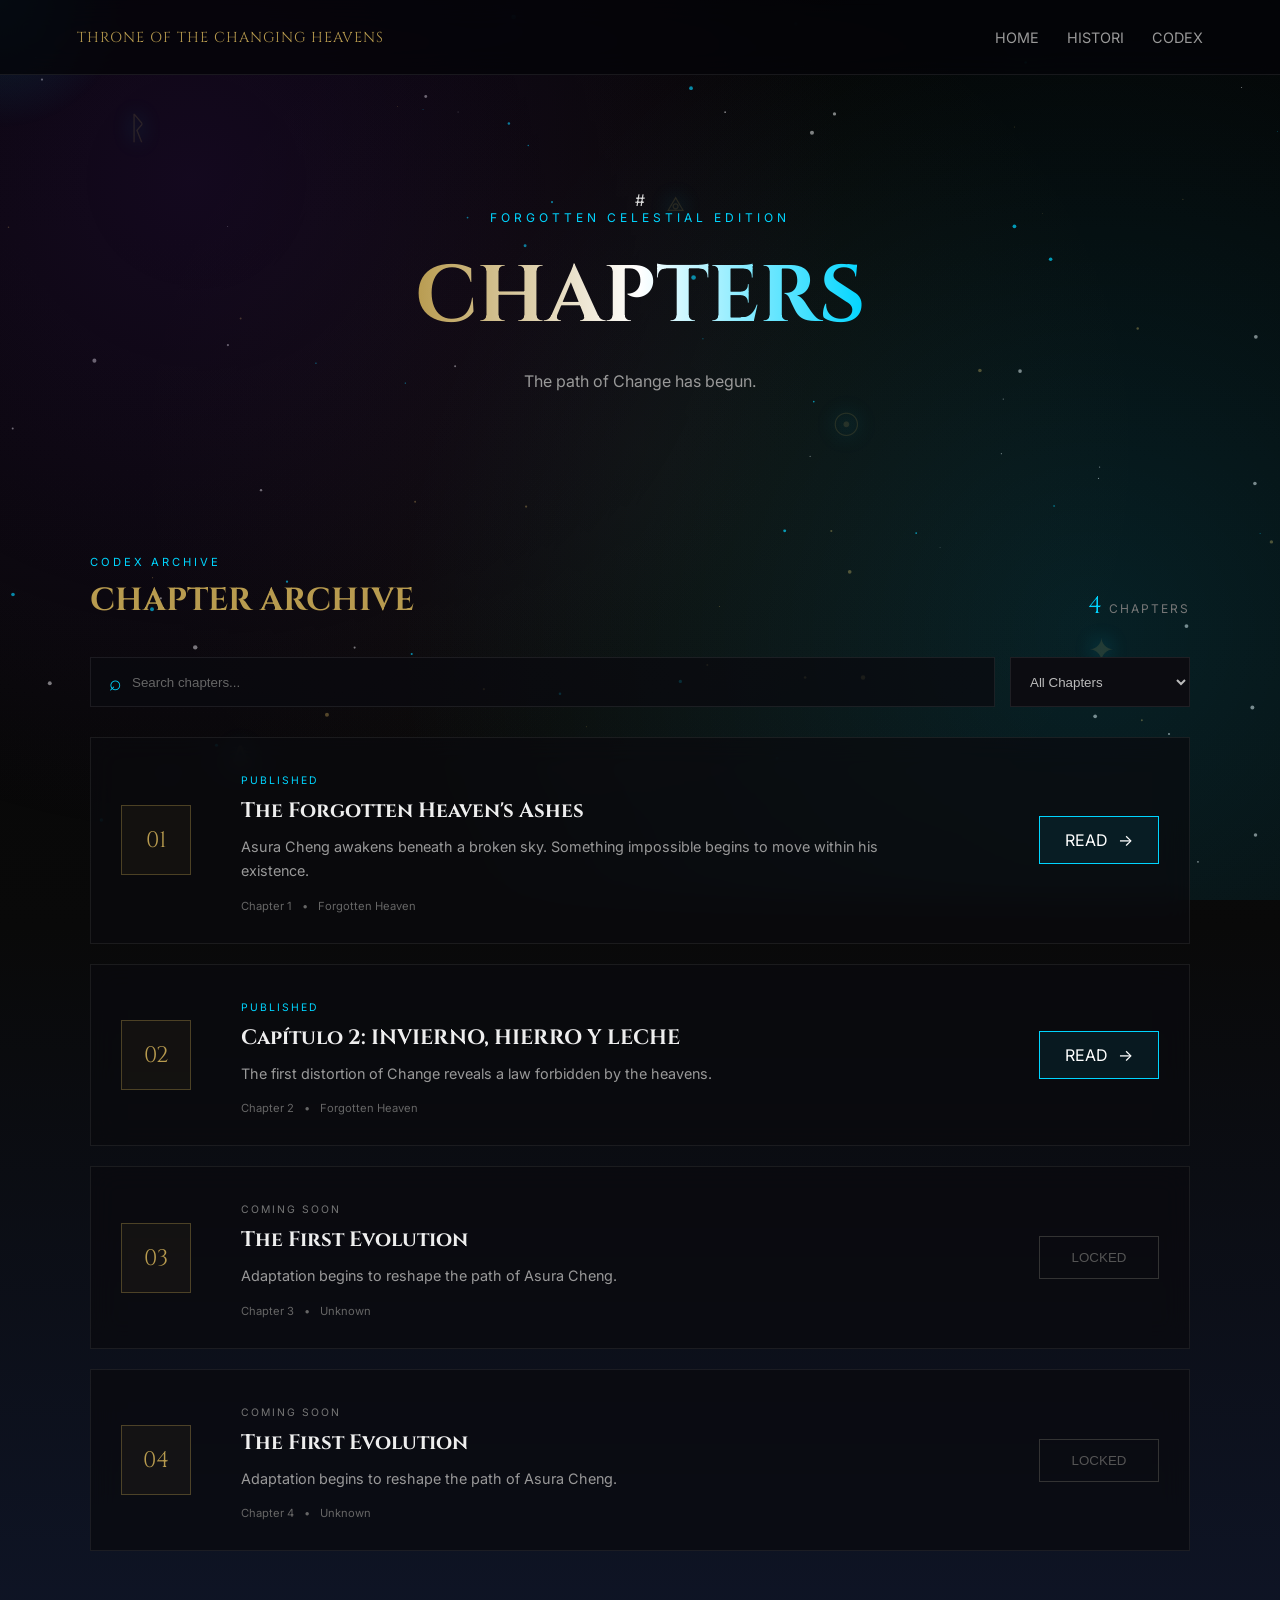
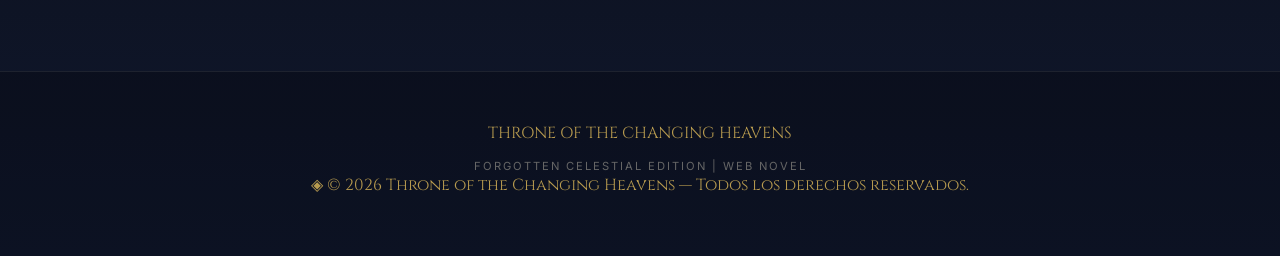
==== commit 74897f2e: "Update index.html" ====
--- a/capitulos/index.html
+++ b/capitulos/index.html
@@ -33,7 +33,7 @@
     rel="stylesheet"
   >
 
-  <link rel="stylesheet" href="../css/capitulo.css">
+  <link rel="stylesheet" href="../css/indexcap.css">
 </head>
 
 <body>
--- a/css/indexcap.css
+++ b/css/indexcap.css
@@ -0,0 +1,1352 @@
+/* ==========================================
+   THRONE OF THE CHANGING HEAVENS
+   CHAPTER ARCHIVE
+========================================== */
+
+:root {
+
+  --void: #050505;
+  --obsidian: #090909;
+  --purple: #2a0e45;
+  --gold: #b89b4f;
+  --cyan: #00d5ff;
+  --silver: #dadada;
+
+  --mx: 50%;
+  --my: 50%;
+
+}
+
+
+/* ==========================================
+   RESET
+========================================== */
+
+* {
+
+  margin: 0;
+  padding: 0;
+
+  box-sizing: border-box;
+
+}
+
+
+html {
+
+  scroll-behavior: smooth;
+
+  scrollbar-width: thin;
+
+  scrollbar-color:
+    var(--cyan)
+    var(--void);
+
+}
+
+
+body {
+
+  min-height: 100vh;
+
+  background:
+
+    linear-gradient(
+      180deg,
+      #050505,
+      #090909,
+      #10182f
+    );
+
+  color: var(--silver);
+
+  font-family:
+    Inter,
+    sans-serif;
+
+  overflow-x: hidden;
+
+}
+
+
+/* ==========================================
+   SCROLLBAR
+========================================== */
+
+::-webkit-scrollbar {
+
+  width: 9px;
+
+}
+
+
+::-webkit-scrollbar-track {
+
+  background:
+    var(--void);
+
+}
+
+
+::-webkit-scrollbar-thumb {
+
+  background:
+
+    linear-gradient(
+      var(--cyan),
+      var(--purple)
+    );
+
+  border-radius: 20px;
+
+}
+
+
+/* ==========================================
+   COSMIC BACKGROUND
+========================================== */
+
+#cosmos {
+
+  position: fixed;
+
+  inset: 0;
+
+  width: 100%;
+  height: 100%;
+
+  z-index: -4;
+
+}
+
+
+.nebula-layer {
+
+  position: fixed;
+
+  inset: 0;
+
+  z-index: -3;
+
+  pointer-events: none;
+
+  background:
+
+    radial-gradient(
+      circle at 15% 20%,
+      rgba(42,14,69,.40),
+      transparent 50%
+    ),
+
+    radial-gradient(
+      circle at 85% 70%,
+      rgba(0,213,255,.12),
+      transparent 55%
+    ),
+
+    radial-gradient(
+      circle at center,
+      rgba(184,155,79,.05),
+      transparent 65%
+    );
+
+  animation:
+    nebulaMove
+    20s
+    ease-in-out
+    infinite;
+
+}
+
+
+@keyframes nebulaMove {
+
+  50% {
+
+    transform:
+      scale(1.08)
+      translateY(-20px);
+
+  }
+
+}
+
+
+/* ==========================================
+   RUNES
+========================================== */
+
+.rune-field {
+
+  position: fixed;
+
+  inset: 0;
+
+  overflow: hidden;
+
+  pointer-events: none;
+
+  z-index: -2;
+
+}
+
+
+.rune {
+
+  position: absolute;
+
+  color:
+    rgba(184,155,79,.16);
+
+  font-size: 2rem;
+
+  text-shadow:
+    0 0 20px
+    rgba(0,213,255,.35);
+
+  animation:
+    runeFloat
+    linear
+    infinite;
+
+}
+
+
+.r1 {
+
+  top: 12%;
+  left: 10%;
+
+  animation-duration: 20s;
+
+}
+
+
+.r2 {
+
+  top: 70%;
+  left: 85%;
+
+  animation-duration: 16s;
+
+}
+
+
+.r3 {
+
+  top: 45%;
+  left: 65%;
+
+  animation-duration: 23s;
+
+}
+
+
+.r4 {
+
+  top: 82%;
+  left: 18%;
+
+  animation-duration: 18s;
+
+}
+
+
+.r5 {
+
+  top: 20%;
+  left: 52%;
+
+  animation-duration: 27s;
+
+}
+
+
+@keyframes runeFloat {
+
+  50% {
+
+    transform:
+      translateY(-30px)
+      translateX(12px)
+      rotate(15deg);
+
+    opacity: .8;
+
+  }
+
+}
+
+
+/* ==========================================
+   MOUSE GLOW
+========================================== */
+
+#mouseGlow {
+
+  position: fixed;
+
+  width: 260px;
+  height: 260px;
+
+  border-radius: 50%;
+
+  pointer-events: none;
+
+  transform:
+    translate(-50%, -50%);
+
+  background:
+
+    radial-gradient(
+      circle,
+      rgba(0,213,255,.14),
+      transparent 70%
+    );
+
+  z-index: -1;
+
+}
+
+
+/* ==========================================
+   TOP BAR
+========================================== */
+
+.topbar {
+
+  position: sticky;
+
+  top: 0;
+
+  z-index: 1000;
+
+  height: 75px;
+
+  padding:
+    0 6%;
+
+  display: flex;
+
+  align-items: center;
+
+  justify-content: space-between;
+
+  gap: 30px;
+
+  background:
+    rgba(5,5,8,.78);
+
+  backdrop-filter:
+    blur(15px);
+
+  border-bottom:
+    1px solid
+    rgba(255,255,255,.08);
+
+}
+
+
+.logo {
+
+  color:
+    var(--gold);
+
+  text-decoration: none;
+
+  font-family:
+    Cinzel,
+    serif;
+
+  font-size:
+    .9rem;
+
+  letter-spacing:
+    1px;
+
+}
+
+
+.main-nav {
+
+  display: flex;
+
+  gap: 28px;
+
+}
+
+
+.main-nav a {
+
+  position: relative;
+
+  color:
+    #999;
+
+  text-decoration: none;
+
+  font-size:
+    .9rem;
+
+  transition:
+    .3s;
+
+}
+
+
+.main-nav a:hover,
+.main-nav a.active {
+
+  color:
+    var(--cyan);
+
+}
+
+
+.main-nav a.active::after {
+
+  content: "";
+
+  position: absolute;
+
+  left: 0;
+  right: 0;
+
+  bottom: -8px;
+
+  height: 1px;
+
+  background:
+    var(--cyan);
+
+  box-shadow:
+    0 0 10px
+    var(--cyan);
+
+}
+
+
+/* ==========================================
+   HERO
+========================================== */
+
+.chapters-hero {
+
+  min-height:
+    430px;
+
+  padding:
+    80px 30px;
+
+  display: flex;
+
+  flex-direction: column;
+
+  justify-content: center;
+
+  align-items: center;
+
+  text-align: center;
+
+}
+
+
+.hero-sigil {
+
+  width: 110px;
+  height: 110px;
+
+  border:
+    1px solid
+    var(--gold);
+
+  border-radius: 50%;
+
+  margin-bottom:
+    35px;
+
+  box-shadow:
+
+    0 0 25px
+    var(--cyan),
+
+    inset 0 0 25px
+    var(--purple);
+
+  animation:
+    heroFloat
+    5s
+    ease-in-out
+    infinite;
+
+}
+
+
+@keyframes heroFloat {
+
+  50% {
+
+    transform:
+      translateY(-12px);
+
+  }
+
+}
+
+
+.eyebrow {
+
+  color:
+    var(--cyan);
+
+  font-size:
+    .75rem;
+
+  letter-spacing:
+    4px;
+
+  margin-bottom:
+    18px;
+
+}
+
+
+.chapters-hero h1 {
+
+  font-family:
+    Cinzel,
+    serif;
+
+  font-size:
+    clamp(
+      2.5rem,
+      8vw,
+      5rem
+    );
+
+  background:
+
+    linear-gradient(
+      90deg,
+      var(--gold),
+      white,
+      var(--cyan)
+    );
+
+  -webkit-background-clip:
+    text;
+
+  background-clip:
+    text;
+
+  color:
+    transparent;
+
+}
+
+
+.chapters-hero p {
+
+  margin-top:
+    20px;
+
+  color:
+    #999;
+
+}
+
+
+/* ==========================================
+   MAIN
+========================================== */
+
+.chapters-container {
+
+  width:
+    min(
+      1100px,
+      calc(100% - 40px)
+    );
+
+  margin:
+    0 auto;
+
+  padding:
+    50px 0 120px;
+
+}
+
+
+/* ==========================================
+   HEADING
+========================================== */
+
+.chapter-heading {
+
+  display: flex;
+
+  justify-content:
+    space-between;
+
+  align-items:
+    flex-end;
+
+  gap: 30px;
+
+  margin-bottom:
+    35px;
+
+}
+
+
+.section-label {
+
+  display: block;
+
+  color:
+    var(--cyan);
+
+  font-size:
+    .7rem;
+
+  letter-spacing:
+    3px;
+
+  margin-bottom:
+    10px;
+
+}
+
+
+.chapter-heading h2 {
+
+  font-family:
+    Cinzel,
+    serif;
+
+  color:
+    var(--gold);
+
+  font-size:
+    2rem;
+
+}
+
+
+.chapter-count {
+
+  color:
+    #777;
+
+  font-size:
+    .75rem;
+
+  letter-spacing:
+    2px;
+
+}
+
+
+#chapterCount {
+
+  color:
+    var(--cyan);
+
+  font-size:
+    1.5rem;
+
+  font-family:
+    Cinzel,
+    serif;
+
+}
+
+
+/* ==========================================
+   SEARCH
+========================================== */
+
+.chapter-tools {
+
+  display: flex;
+
+  gap: 15px;
+
+  margin-bottom:
+    30px;
+
+}
+
+
+.search-box {
+
+  flex: 1;
+
+  display: flex;
+
+  align-items: center;
+
+  gap: 10px;
+
+  padding:
+    0 18px;
+
+  height:
+    50px;
+
+  background:
+    rgba(10,10,15,.75);
+
+  border:
+    1px solid
+    rgba(255,255,255,.08);
+
+}
+
+
+.search-box span {
+
+  color:
+    var(--cyan);
+
+  font-size:
+    1.3rem;
+
+}
+
+
+.search-box input {
+
+  width:
+    100%;
+
+  height:
+    100%;
+
+  border:
+    0;
+
+  outline:
+    0;
+
+  background:
+    transparent;
+
+  color:
+    white;
+
+}
+
+
+.search-box input::placeholder {
+
+  color:
+    #666;
+
+}
+
+
+#statusFilter {
+
+  min-width:
+    180px;
+
+  padding:
+    0 15px;
+
+  background:
+    #0c0c11;
+
+  color:
+    #bbb;
+
+  border:
+    1px solid
+    rgba(255,255,255,.08);
+
+  outline:
+    none;
+
+}
+
+
+/* ==========================================
+   CHAPTER LIST
+========================================== */
+
+.chapter-list {
+
+  display:
+    grid;
+
+  gap:
+    20px;
+
+}
+
+
+.chapter-card {
+
+  display:
+    grid;
+
+  grid-template-columns:
+    90px
+    1fr
+    auto;
+
+  align-items:
+    center;
+
+  gap:
+    30px;
+
+  padding:
+    30px;
+
+  background:
+    rgba(10,10,15,.72);
+
+  backdrop-filter:
+    blur(14px);
+
+  border:
+    1px solid
+    rgba(255,255,255,.07);
+
+  transition:
+    .35s;
+
+}
+
+
+.chapter-card:hover {
+
+  transform:
+    translateY(-5px);
+
+  border-color:
+    rgba(0,213,255,.45);
+
+  box-shadow:
+    0 20px 60px
+    rgba(0,213,255,.08);
+
+}
+
+
+/* ==========================================
+   NUMBER
+========================================== */
+
+.chapter-number {
+
+  width:
+    70px;
+
+  height:
+    70px;
+
+  display:
+    flex;
+
+  align-items:
+    center;
+
+  justify-content:
+    center;
+
+  border:
+    1px solid
+    rgba(184,155,79,.35);
+
+  background:
+    rgba(184,155,79,.05);
+
+}
+
+
+.chapter-number span {
+
+  font-family:
+    Cinzel,
+    serif;
+
+  font-size:
+    1.4rem;
+
+  color:
+    var(--gold);
+
+}
+
+
+/* ==========================================
+   INFO
+========================================== */
+
+.chapter-status {
+
+  display:
+    inline-block;
+
+  margin-bottom:
+    10px;
+
+  font-size:
+    .65rem;
+
+  letter-spacing:
+    2px;
+
+}
+
+
+.chapter-status.published {
+
+  color:
+    var(--cyan);
+
+}
+
+
+.chapter-status.coming {
+
+  color:
+    #777;
+
+}
+
+
+.chapter-info h3 {
+
+  font-family:
+    Cinzel,
+    serif;
+
+  color:
+    #eee;
+
+  font-size:
+    1.3rem;
+
+  margin-bottom:
+    10px;
+
+}
+
+
+.chapter-info p {
+
+  max-width:
+    650px;
+
+  color:
+    #999;
+
+  line-height:
+    1.7;
+
+  font-size:
+    .9rem;
+
+}
+
+
+.chapter-meta {
+
+  display:
+    flex;
+
+  gap:
+    10px;
+
+  margin-top:
+    15px;
+
+  color:
+    #666;
+
+  font-size:
+    .7rem;
+
+}
+
+
+/* ==========================================
+   BUTTON
+========================================== */
+
+.read-button {
+
+  display:
+    inline-flex;
+
+  align-items:
+    center;
+
+  justify-content:
+    center;
+
+  gap:
+    10px;
+
+  min-width:
+    120px;
+
+  padding:
+    13px 20px;
+
+  color:
+    white;
+
+  text-decoration:
+    none;
+
+  border:
+    1px solid
+    var(--cyan);
+
+  background:
+    rgba(0,213,255,.08);
+
+  cursor:
+    pointer;
+
+  transition:
+    .3s;
+
+}
+
+
+.read-button:hover {
+
+  background:
+    var(--cyan);
+
+  color:
+    #050505;
+
+  box-shadow:
+    0 0 25px
+    rgba(0,213,255,.35);
+
+}
+
+
+.read-button.disabled {
+
+  border-color:
+    #333;
+
+  color:
+    #555;
+
+  background:
+    transparent;
+
+  cursor:
+    not-allowed;
+
+  box-shadow:
+    none;
+
+}
+
+
+/* ==========================================
+   EMPTY
+========================================== */
+
+.empty-state {
+
+  text-align:
+    center;
+
+  padding:
+    80px 20px;
+
+  border:
+    1px solid
+    rgba(255,255,255,.06);
+
+}
+
+
+.empty-symbol {
+
+  color:
+    var(--gold);
+
+  font-size:
+    3rem;
+
+  margin-bottom:
+    15px;
+
+}
+
+
+.empty-state h3 {
+
+  font-family:
+    Cinzel,
+    serif;
+
+  margin-bottom:
+    10px;
+
+}
+
+
+.empty-state p {
+
+  color:
+    #777;
+
+}
+
+
+/* ==========================================
+   FOOTER
+========================================== */
+
+footer {
+
+  padding:
+    50px 20px;
+
+  text-align:
+    center;
+
+  border-top:
+    1px solid
+    rgba(255,255,255,.08);
+
+  background:
+    rgba(0,0,0,.25);
+
+}
+
+
+footer p {
+
+  font-family:
+    Cinzel,
+    serif;
+
+  color:
+    var(--gold);
+
+  margin-bottom:
+    10px;
+
+}
+
+
+footer span {
+
+  color:
+    #666;
+
+  font-size:
+    .7rem;
+
+  letter-spacing:
+    2px;
+
+}
+
+
+/* ==========================================
+   REVEAL
+========================================== */
+
+.reveal {
+
+  opacity:
+    0;
+
+  transform:
+    translateY(25px);
+
+  transition:
+    opacity .7s ease,
+    transform .7s ease;
+
+}
+
+
+.reveal.active {
+
+  opacity:
+    1;
+
+  transform:
+    none;
+
+}
+
+
+/* ==========================================
+   RESPONSIVE
+========================================== */
+
+@media (max-width: 800px) {
+
+  .topbar {
+
+    height:
+      auto;
+
+    padding:
+      20px;
+
+    flex-direction:
+      column;
+
+  }
+
+
+  .main-nav {
+
+    gap:
+      18px;
+
+  }
+
+
+  .chapter-heading {
+
+    align-items:
+      flex-start;
+
+    flex-direction:
+      column;
+
+  }
+
+
+  .chapter-card {
+
+    grid-template-columns:
+      65px
+      1fr;
+
+  }
+
+
+  .chapter-action {
+
+    grid-column:
+      2;
+
+  }
+
+
+  .read-button {
+
+    width:
+      100%;
+
+  }
+
+}
+
+
+@media (max-width: 550px) {
+
+  .chapters-container {
+
+    width:
+      calc(100% - 24px);
+
+  }
+
+
+  .chapters-hero {
+
+    min-height:
+      350px;
+
+  }
+
+
+  .chapters-hero h1 {
+
+    font-size:
+      2.3rem;
+
+  }
+
+
+  .chapter-tools {
+
+    flex-direction:
+      column;
+
+  }
+
+
+  #statusFilter {
+
+    height:
+      50px;
+
+  }
+
+
+  .chapter-card {
+
+    grid-template-columns:
+      1fr;
+
+    gap:
+      20px;
+
+  }
+
+
+  .chapter-number {
+
+    width:
+      60px;
+
+    height:
+      60px;
+
+  }
+
+
+  .chapter-action {
+
+    grid-column:
+      auto;
+
+  }
+
+}
+
+
+/* ==========================================
+   REDUCED MOTION
+========================================== */
+
+@media (prefers-reduced-motion: reduce) {
+
+  *,
+  *::before,
+  *::after {
+
+    animation-duration:
+      .01ms !important;
+
+    animation-iteration-count:
+      1 !important;
+
+    transition-duration:
+      .01ms !important;
+
+  }
+
+}
